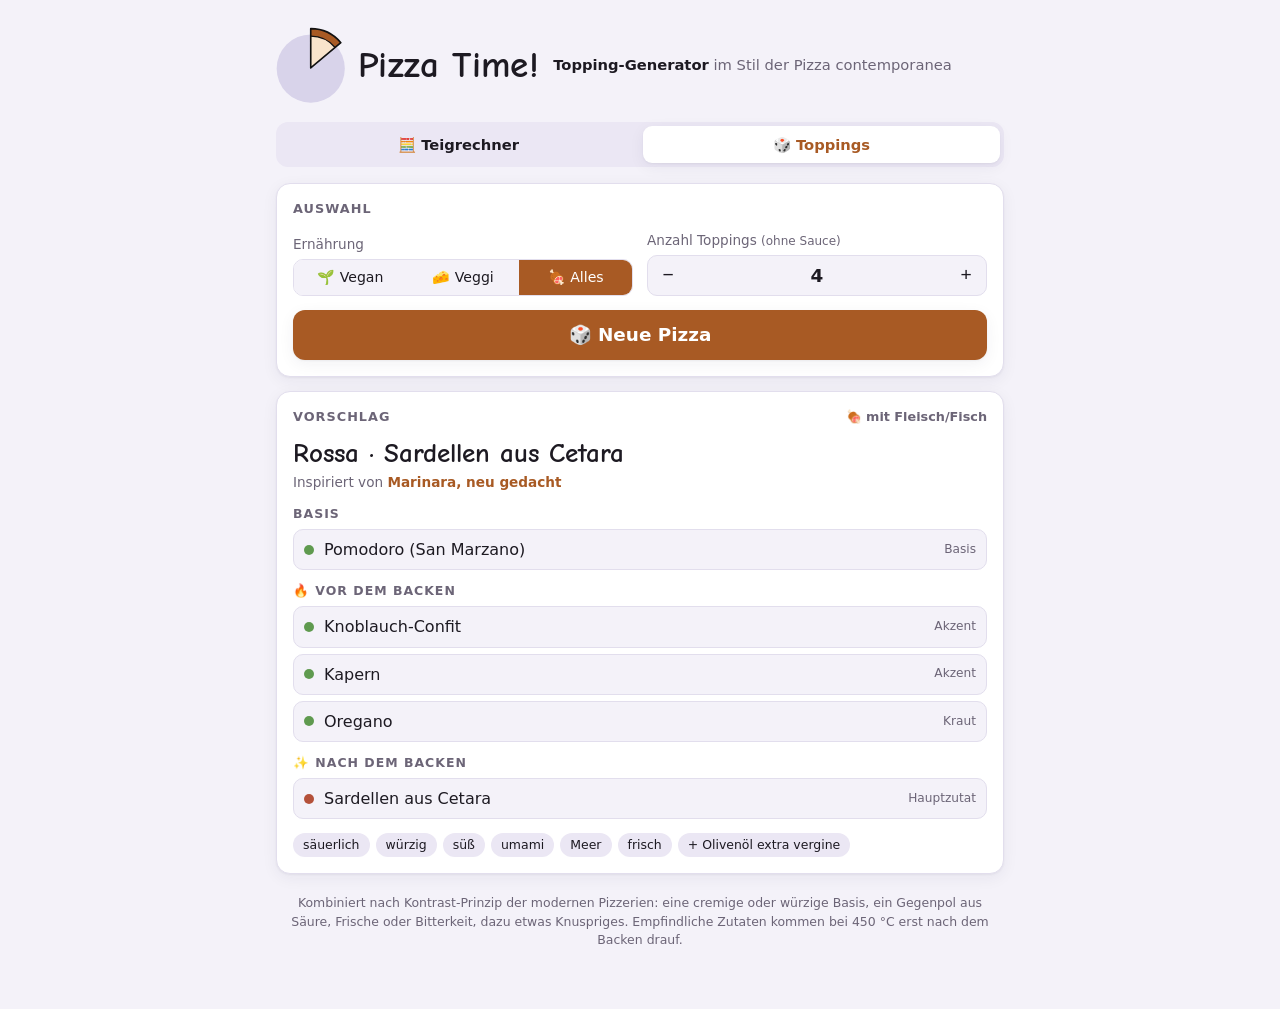
==== toppings.html @ a9873d12 "Add topping generator page and shared stylesheet Co-Authored-By: Claude Opus 5.5 <noreply@anthropic." ====
<!DOCTYPE html>
<html lang="de">
<head>
<meta charset="UTF-8">
<meta name="viewport" content="width=device-width, initial-scale=1">
<meta name="theme-color" content="#a85a24">
<title>Pizza Time Toppings</title>
<link rel="icon" href="data:image/svg+xml,<svg xmlns='http://www.w3.org/2000/svg' viewBox='-106 -128 214 238'><circle cx='0' cy='2' r='104' fill='%23d8d3ea'/><path d='M0,0 L0,-97 A97,97 0 0 1 74.3,-62.4 Z' fill='%23f9e4cc'/><path d='M0,-97 L0,-120 A120,120 0 0 1 91.9,-77.1 L74.3,-62.4 A97,97 0 0 0 0,-97 Z' fill='%23a85a24'/><path d='M0,0 L0,-120 A120,120 0 0 1 91.9,-77.1 Z' fill='none' stroke='%23111' stroke-width='5' stroke-linejoin='round'/></svg>">
<link rel="preconnect" href="https://fonts.googleapis.com">
<link href="https://fonts.googleapis.com/css2?family=Comic+Neue:wght@700&display=swap" rel="stylesheet">
<link rel="apple-touch-icon" href="icon.png">
<link rel="stylesheet" href="style.css">
<style>
.ctrl{display:grid;grid-template-columns:1fr 1fr;gap:14px;align-items:end}
@media (max-width:560px){.ctrl{grid-template-columns:1fr}}
.seg.full{display:flex}.seg.full button{flex:1}
.gen{width:100%;margin-top:14px;border:0;border-radius:12px;background:var(--accent);color:var(--accent-ink);font:700 1.15rem system-ui,sans-serif;padding:14px;cursor:pointer;box-shadow:var(--shadow)}
.gen:active{transform:scale(.99)}
.pz-title{font:700 1.7rem/1.15 "Comic Neue","Comic Sans MS",cursive;margin:0 0 4px}
.pz-insp{font-size:.85rem;color:var(--muted);margin:0 0 12px}
.pz-insp b{color:var(--accent);font-weight:600}
.phase{margin-top:12px}
.phase h3{font-size:.78rem;text-transform:uppercase;letter-spacing:.08em;color:var(--muted);margin:0 0 6px}
.items{list-style:none;margin:0;padding:0;display:grid;gap:6px}
.items li{display:flex;align-items:center;gap:10px;background:var(--bg);border:1px solid var(--line);border-radius:10px;padding:8px 10px}
.items li .dot{width:10px;height:10px;border-radius:50%;flex:none}
.items li small{color:var(--muted);margin-left:auto;font-size:.76rem;text-align:right}
.tags{display:flex;gap:6px;flex-wrap:wrap;margin-top:14px}
.tag{background:var(--chip);border-radius:999px;padding:3px 10px;font-size:.78rem}
.hist{list-style:none;margin:0;padding:0;display:grid;gap:4px}
.hist li button{width:100%;text-align:left;border:0;background:transparent;color:var(--ink);font:inherit;font-size:.9rem;padding:6px 4px;border-bottom:1px solid var(--line);cursor:pointer}
.hist li button span{color:var(--muted);font-size:.8rem;display:block}
.fade{animation:fade .25s ease}
@keyframes fade{from{opacity:0;transform:translateY(4px)}to{opacity:1;transform:none}}
</style>
</head>
<body>
<div class="wrap">
  <header>
    <h1><svg class="logo" viewBox="-106 -128 214 238" aria-hidden="true"><circle cx="0" cy="2" r="104" fill="var(--lav,#d8d3ea)"/><path d="M0,0 L0,-97 A97,97 0 0 1 74.3,-62.4 Z" fill="#f9e4cc"/><path d="M0,-97 L0,-120 A120,120 0 0 1 91.9,-77.1 L74.3,-62.4 A97,97 0 0 0 0,-97 Z" fill="#a85a24"/><path d="M74.3,-62.4 A97,97 0 0 0 0,-97" fill="none" stroke="#111" stroke-width="4"/><path d="M0,0 L0,-120 A120,120 0 0 1 91.9,-77.1 Z" fill="none" stroke="#111" stroke-width="5" stroke-linejoin="round"/></svg><span class="brand">Pizza Time!</span></h1>
    <p><b style="color:var(--ink)">Topping-Generator</b> im Stil der Pizza contemporanea</p>
  </header>
  <nav class="nav"><a href="./">🧮 Teigrechner</a><a href="toppings.html" aria-current="page">🎲 Toppings</a></nav>

  <section class="card">
    <h2>Auswahl</h2>
    <div class="ctrl">
      <div>
        <label class="f">Ernährung</label>
        <div class="seg full" id="diet"><button data-v="v">🌱 Vegan</button><button data-v="g">🧀 Veggi</button><button data-v="m">🍖 Alles</button></div>
      </div>
      <div>
        <label class="f" for="k">Anzahl Toppings <span style="font-size:.75rem">(ohne Sauce)</span></label>
        <div class="stepper"><button data-step="-1" aria-label="weniger">−</button><input id="k" type="number" inputmode="numeric" min="2" max="7" readonly><button data-step="1" aria-label="mehr">+</button></div>
      </div>
    </div>
    <button class="gen" id="gen">🎲 Neue Pizza</button>
  </section>

  <section class="card" id="result"></section>

  <section class="card" id="histCard" hidden>
    <h2>Zuletzt generiert</h2>
    <ul class="hist" id="hist"></ul>
  </section>

  <footer>Kombiniert nach Kontrast-Prinzip der modernen Pizzerien: eine cremige oder würzige Basis, ein Gegenpol aus Säure, Frische oder Bitterkeit, dazu etwas Knuspriges. Empfindliche Zutaten kommen bei 450 °C erst nach dem Backen drauf.</footer>
</div>

<script>
(() => {
'use strict';
/* Zutaten: [Name, Diät (v=vegan, g=vegetarisch, m=Fleisch/Fisch), Rolle, wann (b=vor dem Backen, a=nach dem Backen), Geschmacksprofil] */
const DB = [
  // Basis
  ['Pomodoro (San Marzano)','v','base','b','acid'],
  ['Gelbe Datterini-Tomaten','v','base','b','sweet acid'],
  ['Bianca – ohne Tomate','v','base','b',''],
  ['Kürbiscreme','v','base','b','sweet rich'],
  ['Zucchinicreme','v','base','b','fresh'],
  ['Pistaziencreme','v','base','b','rich nut'],
  ['Friarielli-Creme','v','base','b','bitter'],
  // Käse
  ['Fior di Latte','g','cheese','b','rich'],
  ['Büffelmozzarella','g','cheese','b','rich'],
  ['Provola (geräuchert)','g','cheese','b','rich smoke'],
  ['Stracciatella','g','cheese','a','rich fresh'],
  ['Burrata','g','cheese','a','rich fresh'],
  ['Gorgonzola dolce','g','cheese','b','rich salt strong'],
  ['Pecorino Romano','g','cheese','a','salt strong'],
  ['Parmigiano Reggiano','g','cheese','a','salt umami'],
  ['Ricotta','g','cheese','a','fresh rich'],
  ['Taleggio','g','cheese','b','rich strong'],
  ['Vegane Cashew-Mozzarella','V','cheese','b','rich'],
  ['Cashew-Stracciatella','V','cheese','a','rich fresh'],
  ['Mandel-„Parmesan“','V','cheese','a','salt crunch'],
  // Hauptzutaten
  ['Salsiccia','m','main','b','rich salt'],
  ['Mortadella','m','main','a','rich salt'],
  ['Prosciutto crudo','m','main','a','salt'],
  ['ʼNduja','m','main','b','heat rich'],
  ['Guanciale','m','main','b','rich salt crunch'],
  ['Sardellen aus Cetara','m','main','a','salt umami fish'],
  ['Speck','m','main','a','smoke salt'],
  ['Coppa','m','main','a','salt rich'],
  ['Scharfe Salami (Spianata)','m','main','b','heat salt'],
  ['Friarielli','v','main','b','bitter'],
  ['Steinpilze','v','main','b','umami'],
  ['Geröstete Paprika','v','main','b','sweet smoke'],
  ['Frittierte Aubergine','v','main','b','rich'],
  ['Zucchini','v','main','b','fresh'],
  ['Artischocken','v','main','b','bitter acid'],
  ['Kartoffeln, hauchdünn','v','main','b','rich'],
  ['Kürbis, geröstet','v','main','b','sweet'],
  ['Radicchio','v','main','b','bitter'],
  ['Karamellisierte Zwiebeln','v','main','b','sweet'],
  ['Fenchel','v','main','b','fresh sweet'],
  ['Rote Zwiebel','v','main','b','sweet acid'],
  ['Grüner Spargel','v','main','b','fresh'],
  ['Zucchiniblüten','v','main','b','fresh'],
  ['Kirschtomaten','v','main','b','sweet acid'],
  // Akzente
  ['Kapern','v','acc','b','acid salt'],
  ['Taggiasca-Oliven','v','acc','b','salt'],
  ['Pistazien, gehackt','v','acc','a','crunch nut'],
  ['Walnüsse','v','acc','a','crunch nut bitter'],
  ['Haselnüsse','v','acc','a','crunch nut'],
  ['Pinienkerne','v','acc','a','crunch nut'],
  ['Frische Feigen','v','acc','a','sweet'],
  ['Birne','v','acc','b','sweet fresh'],
  ['Getrocknete Tomaten','v','acc','b','sweet acid umami'],
  ['Confit-Kirschtomaten','v','acc','b','sweet acid'],
  ['Kalabrische Chili','v','acc','b','heat'],
  ['Chili-Honig','g','acc','a','sweet heat'],
  ['Honig','g','acc','a','sweet'],
  ['Zitronenzeste','v','acc','a','acid fresh'],
  ['Trüffel','v','acc','a','umami rich'],
  ['Balsamico-Reduktion','v','acc','a','sweet acid'],
  ['Pistazienpesto','v','acc','a','rich nut'],
  ['Basilikumpesto','g','acc','a','fresh'],
  ['Knoblauch-Confit','v','acc','b','sweet'],
  ['Knoblauch','v','acc','b','heat'],
  ['Rucola','v','acc','a','bitter fresh'],
  ['Geröstete Brotbrösel','v','acc','a','crunch'],
  ['Eingelegte rote Zwiebeln','v','acc','a','acid crunch'],
  ['Salzzitrone','v','acc','a','acid salt'],
  // Kräuter
  ['Basilikum','v','herb','a','fresh'],
  ['Salbei','v','herb','b','fresh'],
  ['Rosmarin','v','herb','b','fresh'],
  ['Thymian','v','herb','b','fresh'],
  ['Oregano','v','herb','b','fresh'],
  ['Minze','v','herb','a','fresh'],
  // nur für Signature-Pizzen
  ['Rohes Tomatenpüree (Streifen)','v','special','a','acid fresh'],
  ['Basilikum-Reduktion','v','special','a','fresh'],
].map(([name,diet,role,when,tags])=>({name,diet:diet.toLowerCase(),veganAlt:diet==='V',role,when,tags:tags?tags.split(' '):[]}));
const BY = Object.fromEntries(DB.map(x=>[x.name,x]));

/* Signature- und Klassiker-Kombinationen: [Inspiration, Basis, Toppings…] */
const SIGS = [
  ['Pizzeria Bianco, Phoenix – „Rosa“','Bianca – ohne Tomate','Rote Zwiebel','Parmigiano Reggiano','Rosmarin','Pistazien, gehackt'],
  ['Robertaʼs, Brooklyn – „Bee Sting“','Pomodoro (San Marzano)','Fior di Latte','Scharfe Salami (Spianata)','Kalabrische Chili','Honig'],
  ['Franco Pepe, Caiazzo – „Margherita sbagliata“','Bianca – ohne Tomate','Büffelmozzarella','Rohes Tomatenpüree (Streifen)','Basilikum-Reduktion'],
  ['Una Pizza Napoletana, New York – „Filetti“','Bianca – ohne Tomate','Kirschtomaten','Büffelmozzarella','Knoblauch','Basilikum'],
  ['Klassiker der Pizza contemporanea','Bianca – ohne Tomate','Fior di Latte','Mortadella','Stracciatella','Pistazien, gehackt'],
  ['Klassiker aus Neapel','Bianca – ohne Tomate','Provola (geräuchert)','Salsiccia','Friarielli'],
  ['Klassiker aus Neapel','Bianca – ohne Tomate','Provola (geräuchert)','Salsiccia','Friarielli','Kalabrische Chili'],
  ['Klassiker der Pizza contemporanea','Bianca – ohne Tomate','Provola (geräuchert)','Kartoffeln, hauchdünn','Rosmarin'],
  ['Klassiker der Pizza contemporanea','Bianca – ohne Tomate','Provola (geräuchert)','Kartoffeln, hauchdünn','Guanciale','Rosmarin'],
  ['Herbst-Klassiker','Kürbiscreme','Provola (geräuchert)','Salsiccia','Salbei','Haselnüsse'],
  ['Marinara, neu gedacht','Pomodoro (San Marzano)','Knoblauch-Confit','Sardellen aus Cetara','Kapern','Oregano'],
  ['Marinara','Pomodoro (San Marzano)','Knoblauch','Oregano','Basilikum'],
  ['Klassiker der Pizza contemporanea','Pomodoro (San Marzano)','Fior di Latte','ʼNduja','Stracciatella','Honig'],
  ['Küste Amalfi','Gelbe Datterini-Tomaten','Fior di Latte','Sardellen aus Cetara','Taggiasca-Oliven','Zitronenzeste'],
  ['Parmigiana, vegan','Pomodoro (San Marzano)','Frittierte Aubergine','Cashew-Stracciatella','Mandel-„Parmesan“','Basilikum'],
  ['Frühling, vegan','Zucchinicreme','Zucchini','Minze','Zitronenzeste','Pinienkerne'],
  ['Bitter & süß','Bianca – ohne Tomate','Gorgonzola dolce','Radicchio','Walnüsse','Honig'],
  ['Sommer-Klassiker','Gelbe Datterini-Tomaten','Burrata','Basilikum','Zitronenzeste'],
  ['Bianca, vegan','Bianca – ohne Tomate','Kartoffeln, hauchdünn','Rosmarin','Knoblauch-Confit','Taggiasca-Oliven'],
  ['Crudo-Klassiker','Pomodoro (San Marzano)','Fior di Latte','Kirschtomaten','Prosciutto crudo','Rucola','Parmigiano Reggiano'],
].map(([insp,base,...tops])=>({insp,base,tops}));

const AVOID = [['Sardellen aus Cetara','Gorgonzola dolce'],['Sardellen aus Cetara','Honig'],['Sardellen aus Cetara','Chili-Honig'],['Sardellen aus Cetara','Frische Feigen'],['Sardellen aus Cetara','Taleggio'],['Minze','Gorgonzola dolce'],['Trüffel','Kalabrische Chili'],['Trüffel','ʼNduja'],['Balsamico-Reduktion','Pomodoro (San Marzano)'],['Birne','Pomodoro (San Marzano)'],['Frische Feigen','Pomodoro (San Marzano)'],['Kürbiscreme','Kirschtomaten'],['Pistaziencreme','Pistazienpesto'],['Pistaziencreme','Pistazien, gehackt'],['Sardellen aus Cetara','Kürbiscreme'],['Sardellen aus Cetara','Pistaziencreme'],['Trüffel','Pomodoro (San Marzano)'],['Trüffel','Gelbe Datterini-Tomaten'],['Trüffel','Getrocknete Tomaten'],['Birne','Salsiccia'],['Minze','Salsiccia']];
const avoidSet = new Set(AVOID.flatMap(([a,b])=>[a+'|'+b,b+'|'+a]));

const LABEL = {rich:'cremig',acid:'säuerlich',fresh:'frisch',bitter:'herb',crunch:'knusprig',sweet:'süß',salt:'würzig',heat:'scharf',smoke:'rauchig',umami:'umami',nut:'nussig',strong:'kräftig',fish:'Meer'};
const DIETCOL = {v:'#5f9a4f',g:'#d9a441',m:'#b4513a'};

/* ---------- State ---------- */
let S = {diet:'m', k:4, hist:[]};
try{ const s=JSON.parse(localStorage.getItem('pizzatime-toppings')); if(s) S=Object.assign(S,s); }catch(e){}
const save=()=>{ try{ localStorage.setItem('pizzatime-toppings', JSON.stringify(S)); }catch(e){} };
const $=id=>document.getElementById(id);
const rnd=a=>a[Math.floor(Math.random()*a.length)];
const allowed = x => x.veganAlt ? S.diet==='v' : S.diet==='m' || (S.diet==='g' ? x.diet!=='m' : x.diet==='v');
const pool = role => DB.filter(x=>x.role===role && allowed(x));
const shuffle = a => { a=[...a]; for(let i=a.length-1;i>0;i--){const j=Math.floor(Math.random()*(i+1));[a[i],a[j]]=[a[j],a[i]];} return a; };
const key = p => [p.base,...[...p.tops].sort()].join('|');
const recent = () => new Set(S.hist.slice(0,15).map(key));

/* ---------- Generator ---------- */
function draft(){
  const k=S.k;
  const base = rnd(pool('base').flatMap(b => b.name.startsWith('Pomodoro')||b.name.startsWith('Bianca') ? [b,b,b] : [b]));
  const plan=[];
  const wantCheese = S.diet!=='v' || Math.random()<0.7;
  if (wantCheese) plan.push('cheese');
  const mains = k>=5 ? 2 : (k>=3 ? (Math.random()<0.4?2:1) : 1);
  for(let i=0;i<mains;i++) plan.push('main');
  if (k>=3) plan.push('herb');
  while(plan.length<k) plan.push('acc');
  plan.length=k;
  // Bei "Alles" überwiegend mit Fleisch/Fisch
  const tops=[]; const used=new Set([base.name]);
  for (const role of plan){
    let cands = pool(role).filter(x=>!used.has(x.name));
    if (role==='main' && S.diet==='m' && !tops.some(t=>t.diet==='m') && Math.random()<0.75) cands=cands.filter(x=>x.diet==='m');
    if (role==='main' && tops.filter(t=>t.diet==='m').length>=1) cands=cands.filter(x=>x.diet!=='m' || Math.random()<0.3);
    if (role==='cheese' && tops.some(t=>t.role==='cheese')) continue;
    if (!cands.length) cands = pool('acc').filter(x=>!used.has(x.name));
    const c=rnd(cands); tops.push(c); used.add(c.name);
  }
  return {base:base.name, tops:tops.map(t=>t.name)};
}
function score(p){
  const items=[BY[p.base],...p.tops.map(n=>BY[n])];
  const cnt={}; items.forEach(i=>i.tags.forEach(t=>cnt[t]=(cnt[t]||0)+1));
  const has=t=>cnt[t]>0;
  let s=0;
  if (has('rich')) s+=1;
  if (has('acid')||has('fresh')||has('bitter')) s+=2;
  if (has('crunch')) s+=1;
  if (has('sweet') && (has('salt')||has('heat'))) s+=1.5;
  if (has('umami')) s+=.5;
  if ((cnt.strong||0)>1) s-=3;
  if ((cnt.nut||0)>1) s-=2;
  if ((cnt.sweet||0)>2) s-=2;
  if ((cnt.heat||0)>1) s-=1;
  if ((cnt.smoke||0)>1) s-=1;
  if ((cnt.umami||0)>2) s-=1.5;
  if ((cnt.salt||0)>3) s-=1.5;
  if (items.filter(i=>i.role==='cheese').length>1) s-=3;
  if (items.filter(i=>i.diet==='m').length>2) s-=2;
  const names=items.map(i=>i.name);
  for (let i=0;i<names.length;i++) for (let j=i+1;j<names.length;j++) if (avoidSet.has(names[i]+'|'+names[j])) s-=6;
  return s + Math.random()*1.5;
}
function generate(){
  const rec=recent();
  // Signature-Pizza, wenn passend
  const sigs = SIGS.filter(sg=>sg.tops.length===S.k && [sg.base,...sg.tops].every(n=>allowed(BY[n])) && !rec.has(key(sg)));
  if (sigs.length && Math.random()<0.3) return Object.assign({}, rnd(sigs));
  let best=null, bs=-1e9;
  for (let i=0;i<60;i++){
    const p=draft(); if (p.tops.length!==S.k) continue;
    const sc=score(p) - (rec.has(key(p))?10:0);
    if (sc>bs){bs=sc;best=p;}
  }
  best.insp=null;
  return best;
}

/* ---------- Anzeige ---------- */
function title(p){
  const b=p.base;
  const prefix = b.startsWith('Pomodoro') ? 'Rossa' : b.startsWith('Bianca') ? 'Bianca' : b.startsWith('Gelbe') ? 'Gialla' : ({'Kürbiscreme':'Crema di Zucca','Zucchinicreme':'Crema di Zucchine','Pistaziencreme':'Crema di Pistacchio','Friarielli-Creme':'Crema di Friarielli'}[b]||b);
  const mains=p.tops.map(n=>BY[n]).filter(i=>i.role==='main'||i.role==='special');
  const lead=(mains.length?mains:p.tops.map(n=>BY[n]).filter(i=>i.role!=='herb')).slice(0,2).map(i=>i.name.split(',')[0].split(' (')[0]);
  return lead.length ? `${prefix} · ${lead.join(' & ')}` : prefix;
}
function li(i){ return `<li><span class="dot" style="background:${DIETCOL[i.diet]}"></span>${i.name}<small>${{base:'Basis',cheese:'Käse',main:'Hauptzutat',acc:'Akzent',herb:'Kraut',special:'Finish'}[i.role]}</small></li>`; }
function show(p){
  const items=p.tops.map(n=>BY[n]);
  const before=items.filter(i=>i.when==='b'), after=items.filter(i=>i.when==='a');
  const cnt={}; [BY[p.base],...items].forEach(i=>i.tags.forEach(t=>cnt[t]=(cnt[t]||0)+1));
  const tags=Object.entries(cnt).sort((a,b)=>b[1]-a[1]).map(([t])=>LABEL[t]).filter(Boolean).slice(0,6);
  const diet = items.concat(BY[p.base]).some(i=>i.diet==='m') ? '🍖 mit Fleisch/Fisch' : items.some(i=>i.diet==='g') ? '🧀 vegetarisch' : '🌱 vegan';
  $('result').innerHTML = `<div class="fade">
    <h2>Vorschlag <span style="text-transform:none;letter-spacing:0">${diet}</span></h2>
    <p class="pz-title">${title(p)}</p>
    <p class="pz-insp">${p.insp?`Inspiriert von <b>${p.insp}</b>`:'Neue Kombination nach dem Kontrast-Prinzip'}</p>
    <div class="phase"><h3>Basis</h3><ul class="items">${li(BY[p.base])}</ul></div>
    ${before.length?`<div class="phase"><h3>🔥 Vor dem Backen</h3><ul class="items">${before.map(li).join('')}</ul></div>`:''}
    ${after.length?`<div class="phase"><h3>✨ Nach dem Backen</h3><ul class="items">${after.map(li).join('')}</ul></div>`:''}
    <div class="tags">${tags.map(t=>`<span class="tag">${t}</span>`).join('')}<span class="tag">+ Olivenöl extra vergine</span></div>
  </div>`;
}
function renderHist(){
  $('histCard').hidden = S.hist.length<2;
  $('hist').innerHTML = S.hist.slice(1,8).map((p,i)=>`<li><button data-hist="${i+1}">${title(p)}<span>${[p.base,...p.tops].join(' · ')}</span></button></li>`).join('');
}
function renderCtrl(){
  document.querySelectorAll('#diet button').forEach(b=>b.setAttribute('aria-pressed', b.dataset.v===S.diet));
  $('k').value=S.k;
}
function next(){
  const p=generate(); S.hist.unshift(p); S.hist=S.hist.slice(0,30); save(); show(p); renderHist();
}

document.addEventListener('click',e=>{
  const b=e.target.closest('button'); if(!b) return;
  if (b.id==='gen') next();
  else if (b.dataset.step){ S.k=Math.min(7,Math.max(2,S.k+ +b.dataset.step)); renderCtrl(); next(); }
  else if (b.parentElement.id==='diet'){ S.diet=b.dataset.v; renderCtrl(); next(); }
  else if (b.dataset.hist){ const p=S.hist.splice(+b.dataset.hist,1)[0]; S.hist.unshift(p); save(); show(p); renderHist(); }
});

renderCtrl();
if (S.hist.length && S.hist[0].tops.every(n=>BY[n])) { show(S.hist[0]); renderHist(); } else next();
})();
</script>
</body>
</html>
---- style.css ----
:root{
  --bg:#f4f2f9; --card:#ffffff; --ink:#1d1a22; --muted:#6c6577; --line:#e2deed; --lav:#d8d3ea;
  --accent:#a85a24; --accent-ink:#fff; --accent-soft:#f9e4cc; --ok:#4c7a3d; --warn:#a85a24; --warn-soft:#fbeedd;
  --chip:#ebe7f4; --shadow:0 1px 2px rgba(40,30,70,.05),0 4px 16px rgba(40,30,70,.06);
}
@media (prefers-color-scheme:dark){
  :root:not([data-theme="light"]){
    --bg:#16141b; --card:#211e28; --ink:#f2eff7; --muted:#a59eb2; --line:#35303f; --lav:#d8d3ea;
    --accent:#d98b4f; --accent-ink:#16141b; --accent-soft:#3b2a1e; --ok:#8cc07d; --warn:#e3a66a; --warn-soft:#33261b;
    --chip:#2c2834; --shadow:none;
  }
}
*{box-sizing:border-box}
html,body{margin:0}
body{background:var(--bg);color:var(--ink);font:16px/1.45 system-ui,-apple-system,"Segoe UI",Roboto,sans-serif;-webkit-font-smoothing:antialiased}
.wrap{max-width:760px;margin:0 auto;padding:20px 16px 60px}
header{display:flex;align-items:center;gap:14px;flex-wrap:wrap;margin:6px 0 18px}
header h1{margin:0;line-height:0}
header .logo{height:78px;width:auto;display:block}
.brand{font:700 2.3rem/1 "Comic Neue","Comic Sans MS",cursive;letter-spacing:.01em;margin:0}
header h1{display:flex;align-items:center;gap:12px}
.plan{display:grid;gap:10px;margin-bottom:14px}
.plansum{display:flex;gap:10px;flex-wrap:wrap}
.plansum .kpi .v{font-size:1.05rem}
.notice button{margin-left:6px}
header p{margin:0;color:var(--muted);font-size:.92rem}
.card{background:var(--card);border:1px solid var(--line);border-radius:14px;padding:16px;margin-bottom:14px;box-shadow:var(--shadow)}
.card h2{font-size:.8rem;text-transform:uppercase;letter-spacing:.08em;color:var(--muted);margin:0 0 12px;display:flex;justify-content:space-between;align-items:center;gap:8px}
.grid{display:grid;grid-template-columns:repeat(3,1fr);gap:12px}
@media (max-width:620px){.grid{grid-template-columns:1fr}}
label.f{display:block;font-size:.85rem;color:var(--muted);margin-bottom:4px}
.stepper{display:flex;align-items:stretch;border:1px solid var(--line);border-radius:10px;overflow:hidden;background:var(--bg)}
.stepper button{border:0;background:transparent;color:var(--ink);width:40px;font-size:1.2rem;cursor:pointer}
.stepper button:active{background:var(--chip)}
.stepper input{flex:1;min-width:0;border:0;background:transparent;text-align:center;font:600 1.15rem system-ui,sans-serif;color:var(--ink);padding:9px 0;-moz-appearance:textfield}
input::-webkit-outer-spin-button,input::-webkit-inner-spin-button{-webkit-appearance:none;margin:0}
.unit{align-self:center;color:var(--muted);font-size:.85rem;padding-right:4px}
.hint{font-size:.8rem;color:var(--muted);margin-top:5px}
.chips{display:flex;gap:6px;flex-wrap:wrap;margin-top:8px}
.chip{border:1px solid var(--line);background:var(--chip);color:var(--ink);border-radius:999px;padding:4px 10px;font-size:.8rem;cursor:pointer}
.chip:hover{border-color:var(--accent)}
input[type=datetime-local]{width:100%;border:1px solid var(--line);border-radius:10px;padding:8px;background:var(--bg);color:var(--ink);font:inherit;font-size:.9rem}
.styles{display:grid;grid-template-columns:repeat(4,1fr);gap:8px}
@media (max-width:620px){.styles{grid-template-columns:1fr 1fr}}
.style{border:1.5px solid var(--line);background:var(--bg);border-radius:12px;padding:10px;text-align:left;cursor:pointer;color:var(--ink);font:inherit}
.style b{display:block;font-size:.95rem}
.style span{font-size:.78rem;color:var(--muted)}
.style[aria-pressed=true]{border-color:var(--accent);background:var(--accent-soft)}
.styleinfo{margin-top:12px;font-size:.86rem;color:var(--muted);display:grid;gap:3px}
.styleinfo strong{color:var(--ink);font-weight:600}
.rows{display:grid;gap:10px}
.row{display:grid;grid-template-columns:1fr 172px 34px;align-items:center;gap:8px}
.row .name{font-size:.95rem}
.row .name small{display:block;color:var(--muted);font-size:.76rem}
.row .in{display:flex;align-items:center;border:1px solid var(--line);border-radius:10px;background:var(--bg);overflow:hidden}
.row .in input{width:100%;min-width:0;border:0;background:transparent;color:var(--ink);font:600 1rem system-ui,sans-serif;padding:8px 2px;text-align:center;-moz-appearance:textfield}
.row .in button{border:0;background:transparent;color:var(--ink);width:34px;align-self:stretch;font-size:1.15rem;cursor:pointer;flex:none}
.row .in button:active{background:var(--chip)}
.row .in button:disabled{cursor:default}
@media (max-width:440px){.row{grid-template-columns:1fr 140px 28px;gap:6px}.row .in button{width:28px}.reset{width:28px}}
.row.changed .in{border-color:var(--warn);background:var(--warn-soft)}
.reset{border:0;background:transparent;color:var(--warn);font-size:1.1rem;cursor:pointer;visibility:hidden;width:34px;height:34px;border-radius:8px}
.row.changed .reset{visibility:visible}
.reset:hover{background:var(--chip)}
.toggle{display:flex;align-items:center;gap:8px;cursor:pointer;font-size:.95rem}
.toggle input{width:20px;height:20px;accent-color:var(--accent)}
.seg{display:inline-flex;border:1px solid var(--line);border-radius:10px;overflow:hidden}
.seg button{border:0;background:var(--bg);color:var(--ink);padding:7px 12px;font:inherit;font-size:.88rem;cursor:pointer}
.seg button[aria-pressed=true]{background:var(--accent);color:var(--accent-ink)}
.btn-link{border:1px solid var(--line);background:transparent;color:var(--ink);border-radius:8px;padding:4px 10px;font-size:.75rem;cursor:pointer;text-transform:none;letter-spacing:0}
.btn-link:disabled{opacity:.4;cursor:default}
.sep{border:0;border-top:1px dashed var(--line);margin:4px 0}
.notice{border-radius:10px;padding:9px 12px;font-size:.86rem;margin-top:10px;background:var(--warn-soft);color:var(--ink);border-left:3px solid var(--warn)}
.notice.ok{border-left-color:var(--ok);background:var(--chip)}
table{width:100%;border-collapse:collapse}
td{padding:8px 0;border-bottom:1px solid var(--line);font-size:1rem}
td.g{text-align:right;font-weight:700;font-variant-numeric:tabular-nums;white-space:nowrap}
td.p{text-align:right;color:var(--muted);font-size:.82rem;width:70px;font-variant-numeric:tabular-nums}
tr.total td{border-bottom:0;font-weight:700;padding-top:10px}
h3{font-size:.95rem;margin:14px 0 2px}
h3:first-child{margin-top:0}
.sub{font-size:.8rem;color:var(--muted);margin:0 0 4px}
.big{display:flex;gap:10px;flex-wrap:wrap;margin-bottom:12px}
.kpi{flex:1;min-width:120px;background:var(--bg);border:1px solid var(--line);border-radius:12px;padding:10px 12px}
.kpi .v{font-size:1.3rem;font-weight:700;font-variant-numeric:tabular-nums}
.kpi .l{font-size:.76rem;color:var(--muted)}
.tl{list-style:none;margin:0;padding:0;position:relative}
.tl li{display:grid;grid-template-columns:88px 1fr;gap:12px;padding:8px 0;position:relative}
.tl .t{font-variant-numeric:tabular-nums;font-weight:600;font-size:.88rem}
.tl .t small{display:block;color:var(--muted);font-weight:400;font-size:.74rem}
.tl .d{border-left:2px solid var(--line);padding-left:12px}
.tl .d b{display:block;font-size:.95rem}
.tl .d span{font-size:.84rem;color:var(--muted)}
.tl li.cold .d{border-left-color:#5a8fc9}
.tl li.hot .d{border-left-color:var(--accent)}
.tips{margin:0;padding-left:18px;font-size:.9rem}
.tips li{margin-bottom:6px}
footer{color:var(--muted);font-size:.78rem;text-align:center;margin-top:20px}
/* Navigation */
.nav{display:flex;gap:6px;margin:0 0 16px;background:var(--chip);padding:4px;border-radius:12px}
.nav a{flex:1;text-align:center;text-decoration:none;color:var(--ink);padding:8px 10px;border-radius:9px;font-size:.92rem;font-weight:600}
.nav a[aria-current=page]{background:var(--card);box-shadow:var(--shadow);color:var(--accent)}
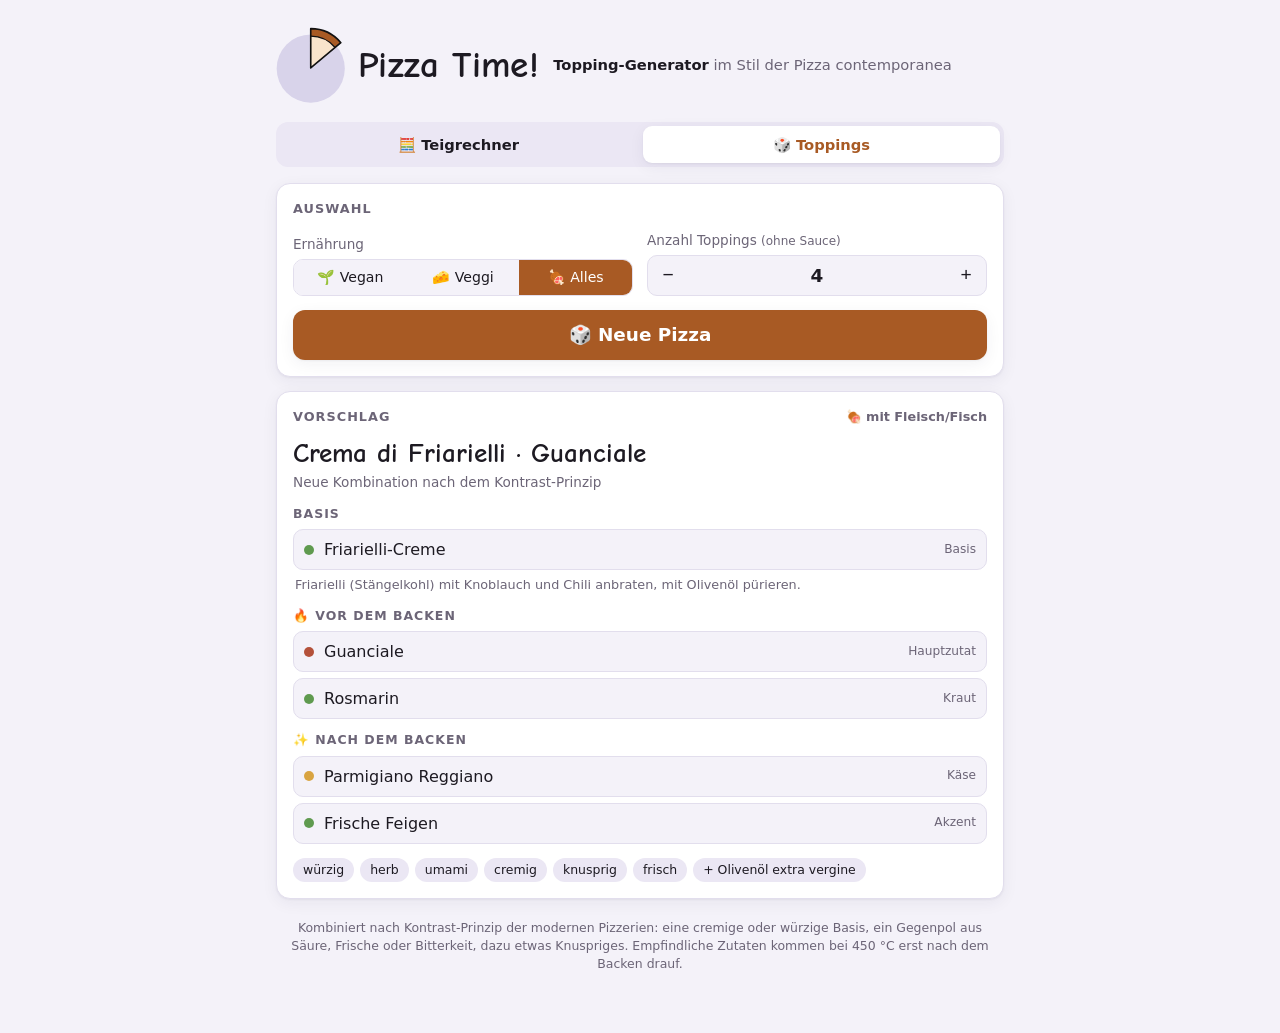
==== commit cdcdf68b: "Define pizza bases with preparation notes, add ricotta cream base Co-Authored-By: Claude Opus 5.5 <n" ====
--- a/toppings.html
+++ b/toppings.html
@@ -75,11 +75,12 @@
   // Basis
   ['Pomodoro (San Marzano)','v','base','b','acid'],
   ['Gelbe Datterini-Tomaten','v','base','b','sweet acid'],
-  ['Bianca – ohne Tomate','v','base','b',''],
+  ['Bianca (Olivenöl & Meersalz)','v','base','b',''],
   ['Kürbiscreme','v','base','b','sweet rich'],
   ['Zucchinicreme','v','base','b','fresh'],
   ['Pistaziencreme','v','base','b','rich nut'],
   ['Friarielli-Creme','v','base','b','bitter'],
+  ['Ricotta-Creme','g','base','b','fresh rich'],
   // Käse
   ['Fior di Latte','g','cheese','b','rich'],
   ['Büffelmozzarella','g','cheese','b','rich'],
@@ -156,18 +157,28 @@
   ['Basilikum-Reduktion','v','special','a','fresh'],
 ].map(([name,diet,role,when,tags])=>({name,diet:diet.toLowerCase(),veganAlt:diet==='V',role,when,tags:tags?tags.split(' '):[]}));
 const BY = Object.fromEntries(DB.map(x=>[x.name,x]));
+const BASEDESC = {
+  'Pomodoro (San Marzano)':'Geschälte San-Marzano-Tomaten von Hand zerdrücken, Prise Salz – nicht kochen. Dünn auftragen.',
+  'Gelbe Datterini-Tomaten':'Gelbe Datterini (Glas/Dose) grob zerdrücken, Prise Salz. Süßer und milder als rote Tomaten.',
+  'Bianca (Olivenöl & Meersalz)':'Keine Sauce: Teig mit Olivenöl beträufeln, Prise Meersalz. Der Käse (z. B. Fior di Latte oder Provola) bildet die Grundlage – vegan nur Öl, ggf. etwas Knoblauch.',
+  'Kürbiscreme':'Hokkaido in Stücken rösten, mit Olivenöl, Salz und etwas Wasser fein pürieren.',
+  'Zucchinicreme':'Zucchini kurz anbraten, mit Basilikum oder Minze, Olivenöl und Salz pürieren.',
+  'Pistaziencreme':'Ungesalzene Pistazien mit Olivenöl, etwas Wasser und Salz fein mixen. Dünn auftragen.',
+  'Friarielli-Creme':'Friarielli (Stängelkohl) mit Knoblauch und Chili anbraten, mit Olivenöl pürieren.',
+  'Ricotta-Creme':'Ricotta mit Zitronenabrieb, Salz, Pfeffer und einem Schuss Olivenöl glatt rühren.',
+};
 
 /* Signature- und Klassiker-Kombinationen: [Inspiration, Basis, Toppings…] */
 const SIGS = [
-  ['Pizzeria Bianco, Phoenix – „Rosa“','Bianca – ohne Tomate','Rote Zwiebel','Parmigiano Reggiano','Rosmarin','Pistazien, gehackt'],
+  ['Pizzeria Bianco, Phoenix – „Rosa“','Bianca (Olivenöl & Meersalz)','Rote Zwiebel','Parmigiano Reggiano','Rosmarin','Pistazien, gehackt'],
   ['Robertaʼs, Brooklyn – „Bee Sting“','Pomodoro (San Marzano)','Fior di Latte','Scharfe Salami (Spianata)','Kalabrische Chili','Honig'],
-  ['Franco Pepe, Caiazzo – „Margherita sbagliata“','Bianca – ohne Tomate','Büffelmozzarella','Rohes Tomatenpüree (Streifen)','Basilikum-Reduktion'],
-  ['Una Pizza Napoletana, New York – „Filetti“','Bianca – ohne Tomate','Kirschtomaten','Büffelmozzarella','Knoblauch','Basilikum'],
-  ['Klassiker der Pizza contemporanea','Bianca – ohne Tomate','Fior di Latte','Mortadella','Stracciatella','Pistazien, gehackt'],
-  ['Klassiker aus Neapel','Bianca – ohne Tomate','Provola (geräuchert)','Salsiccia','Friarielli'],
-  ['Klassiker aus Neapel','Bianca – ohne Tomate','Provola (geräuchert)','Salsiccia','Friarielli','Kalabrische Chili'],
-  ['Klassiker der Pizza contemporanea','Bianca – ohne Tomate','Provola (geräuchert)','Kartoffeln, hauchdünn','Rosmarin'],
-  ['Klassiker der Pizza contemporanea','Bianca – ohne Tomate','Provola (geräuchert)','Kartoffeln, hauchdünn','Guanciale','Rosmarin'],
+  ['Franco Pepe, Caiazzo – „Margherita sbagliata“','Bianca (Olivenöl & Meersalz)','Büffelmozzarella','Rohes Tomatenpüree (Streifen)','Basilikum-Reduktion'],
+  ['Una Pizza Napoletana, New York – „Filetti“','Bianca (Olivenöl & Meersalz)','Kirschtomaten','Büffelmozzarella','Knoblauch','Basilikum'],
+  ['Klassiker der Pizza contemporanea','Bianca (Olivenöl & Meersalz)','Fior di Latte','Mortadella','Stracciatella','Pistazien, gehackt'],
+  ['Klassiker aus Neapel','Bianca (Olivenöl & Meersalz)','Provola (geräuchert)','Salsiccia','Friarielli'],
+  ['Klassiker aus Neapel','Bianca (Olivenöl & Meersalz)','Provola (geräuchert)','Salsiccia','Friarielli','Kalabrische Chili'],
+  ['Klassiker der Pizza contemporanea','Bianca (Olivenöl & Meersalz)','Provola (geräuchert)','Kartoffeln, hauchdünn','Rosmarin'],
+  ['Klassiker der Pizza contemporanea','Bianca (Olivenöl & Meersalz)','Provola (geräuchert)','Kartoffeln, hauchdünn','Guanciale','Rosmarin'],
   ['Herbst-Klassiker','Kürbiscreme','Provola (geräuchert)','Salsiccia','Salbei','Haselnüsse'],
   ['Marinara, neu gedacht','Pomodoro (San Marzano)','Knoblauch-Confit','Sardellen aus Cetara','Kapern','Oregano'],
   ['Marinara','Pomodoro (San Marzano)','Knoblauch','Oregano','Basilikum'],
@@ -175,13 +186,13 @@
   ['Küste Amalfi','Gelbe Datterini-Tomaten','Fior di Latte','Sardellen aus Cetara','Taggiasca-Oliven','Zitronenzeste'],
   ['Parmigiana, vegan','Pomodoro (San Marzano)','Frittierte Aubergine','Cashew-Stracciatella','Mandel-„Parmesan“','Basilikum'],
   ['Frühling, vegan','Zucchinicreme','Zucchini','Minze','Zitronenzeste','Pinienkerne'],
-  ['Bitter & süß','Bianca – ohne Tomate','Gorgonzola dolce','Radicchio','Walnüsse','Honig'],
+  ['Bitter & süß','Bianca (Olivenöl & Meersalz)','Gorgonzola dolce','Radicchio','Walnüsse','Honig'],
   ['Sommer-Klassiker','Gelbe Datterini-Tomaten','Burrata','Basilikum','Zitronenzeste'],
-  ['Bianca, vegan','Bianca – ohne Tomate','Kartoffeln, hauchdünn','Rosmarin','Knoblauch-Confit','Taggiasca-Oliven'],
+  ['Bianca, vegan','Bianca (Olivenöl & Meersalz)','Kartoffeln, hauchdünn','Rosmarin','Knoblauch-Confit','Taggiasca-Oliven'],
   ['Crudo-Klassiker','Pomodoro (San Marzano)','Fior di Latte','Kirschtomaten','Prosciutto crudo','Rucola','Parmigiano Reggiano'],
 ].map(([insp,base,...tops])=>({insp,base,tops}));
 
-const AVOID = [['Sardellen aus Cetara','Gorgonzola dolce'],['Sardellen aus Cetara','Honig'],['Sardellen aus Cetara','Chili-Honig'],['Sardellen aus Cetara','Frische Feigen'],['Sardellen aus Cetara','Taleggio'],['Minze','Gorgonzola dolce'],['Trüffel','Kalabrische Chili'],['Trüffel','ʼNduja'],['Balsamico-Reduktion','Pomodoro (San Marzano)'],['Birne','Pomodoro (San Marzano)'],['Frische Feigen','Pomodoro (San Marzano)'],['Kürbiscreme','Kirschtomaten'],['Pistaziencreme','Pistazienpesto'],['Pistaziencreme','Pistazien, gehackt'],['Sardellen aus Cetara','Kürbiscreme'],['Sardellen aus Cetara','Pistaziencreme'],['Trüffel','Pomodoro (San Marzano)'],['Trüffel','Gelbe Datterini-Tomaten'],['Trüffel','Getrocknete Tomaten'],['Birne','Salsiccia'],['Minze','Salsiccia']];
+const AVOID = [['Sardellen aus Cetara','Gorgonzola dolce'],['Sardellen aus Cetara','Honig'],['Sardellen aus Cetara','Chili-Honig'],['Sardellen aus Cetara','Frische Feigen'],['Sardellen aus Cetara','Taleggio'],['Minze','Gorgonzola dolce'],['Trüffel','Kalabrische Chili'],['Trüffel','ʼNduja'],['Balsamico-Reduktion','Pomodoro (San Marzano)'],['Birne','Pomodoro (San Marzano)'],['Frische Feigen','Pomodoro (San Marzano)'],['Kürbiscreme','Kirschtomaten'],['Pistaziencreme','Pistazienpesto'],['Pistaziencreme','Pistazien, gehackt'],['Ricotta-Creme','Ricotta'],['Ricotta-Creme','Burrata'],['Ricotta-Creme','Stracciatella'],['Ricotta-Creme','Gorgonzola dolce'],['Sardellen aus Cetara','Kürbiscreme'],['Sardellen aus Cetara','Pistaziencreme'],['Trüffel','Pomodoro (San Marzano)'],['Trüffel','Gelbe Datterini-Tomaten'],['Trüffel','Getrocknete Tomaten'],['Birne','Salsiccia'],['Minze','Salsiccia']];
 const avoidSet = new Set(AVOID.flatMap(([a,b])=>[a+'|'+b,b+'|'+a]));
 
 const LABEL = {rich:'cremig',acid:'säuerlich',fresh:'frisch',bitter:'herb',crunch:'knusprig',sweet:'süß',salt:'würzig',heat:'scharf',smoke:'rauchig',umami:'umami',nut:'nussig',strong:'kräftig',fish:'Meer'};
@@ -264,7 +275,7 @@
 /* ---------- Anzeige ---------- */
 function title(p){
   const b=p.base;
-  const prefix = b.startsWith('Pomodoro') ? 'Rossa' : b.startsWith('Bianca') ? 'Bianca' : b.startsWith('Gelbe') ? 'Gialla' : ({'Kürbiscreme':'Crema di Zucca','Zucchinicreme':'Crema di Zucchine','Pistaziencreme':'Crema di Pistacchio','Friarielli-Creme':'Crema di Friarielli'}[b]||b);
+  const prefix = b.startsWith('Pomodoro') ? 'Rossa' : b.startsWith('Bianca') ? 'Bianca' : b.startsWith('Gelbe') ? 'Gialla' : ({'Ricotta-Creme':'Crema di Ricotta','Kürbiscreme':'Crema di Zucca','Zucchinicreme':'Crema di Zucchine','Pistaziencreme':'Crema di Pistacchio','Friarielli-Creme':'Crema di Friarielli'}[b]||b);
   const mains=p.tops.map(n=>BY[n]).filter(i=>i.role==='main'||i.role==='special');
   const lead=(mains.length?mains:p.tops.map(n=>BY[n]).filter(i=>i.role!=='herb')).slice(0,2).map(i=>i.name.split(',')[0].split(' (')[0]);
   return lead.length ? `${prefix} · ${lead.join(' & ')}` : prefix;
@@ -280,7 +291,7 @@
     <h2>Vorschlag <span style="text-transform:none;letter-spacing:0">${diet}</span></h2>
     <p class="pz-title">${title(p)}</p>
     <p class="pz-insp">${p.insp?`Inspiriert von <b>${p.insp}</b>`:'Neue Kombination nach dem Kontrast-Prinzip'}</p>
-    <div class="phase"><h3>Basis</h3><ul class="items">${li(BY[p.base])}</ul></div>
+    <div class="phase"><h3>Basis</h3><ul class="items">${li(BY[p.base])}</ul>${BASEDESC[p.base]?`<p class="sub" style="margin:6px 2px 0">${BASEDESC[p.base]}</p>`:''}</div>
     ${before.length?`<div class="phase"><h3>🔥 Vor dem Backen</h3><ul class="items">${before.map(li).join('')}</ul></div>`:''}
     ${after.length?`<div class="phase"><h3>✨ Nach dem Backen</h3><ul class="items">${after.map(li).join('')}</ul></div>`:''}
     <div class="tags">${tags.map(t=>`<span class="tag">${t}</span>`).join('')}<span class="tag">+ Olivenöl extra vergine</span></div>
@@ -307,7 +318,8 @@
 });
 
 renderCtrl();
-if (S.hist.length && S.hist[0].tops.every(n=>BY[n])) { show(S.hist[0]); renderHist(); } else next();
+S.hist = S.hist.filter(p=>BY[p.base] && p.tops.every(n=>BY[n]));
+if (S.hist.length) { show(S.hist[0]); renderHist(); } else next();
 })();
 </script>
 </body>
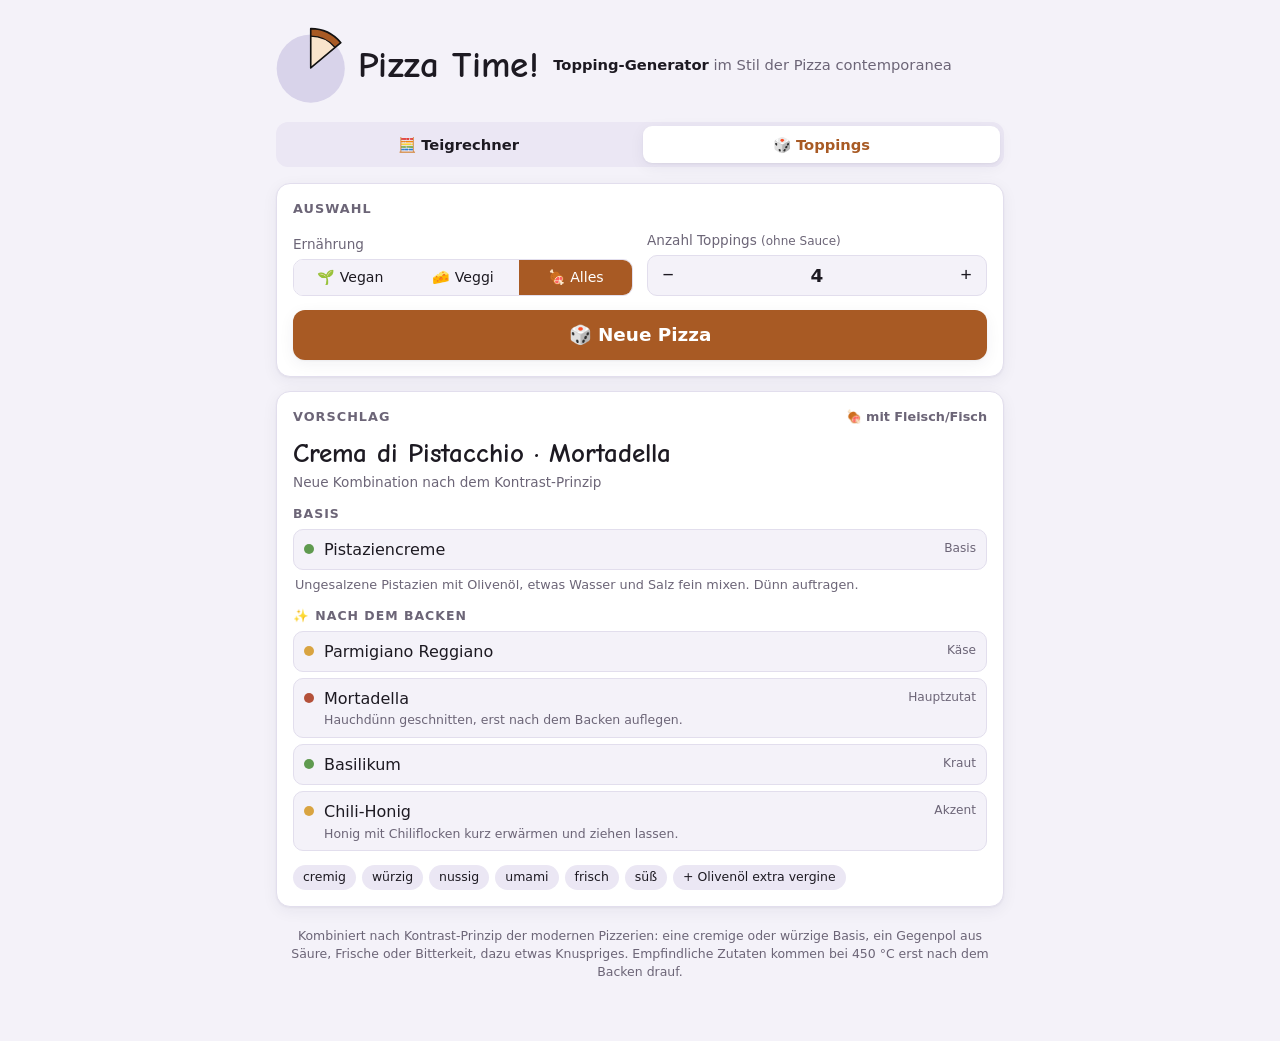
==== commit 15419d58: "Add preparation notes (blanch, marinate, roast) per topping Co-Authored-By: Claude Opus 5.5 <noreply" ====
--- a/toppings.html
+++ b/toppings.html
@@ -24,7 +24,9 @@
 .items{list-style:none;margin:0;padding:0;display:grid;gap:6px}
 .items li{display:flex;align-items:center;gap:10px;background:var(--bg);border:1px solid var(--line);border-radius:10px;padding:8px 10px}
 .items li .dot{width:10px;height:10px;border-radius:50%;flex:none}
-.items li small{color:var(--muted);margin-left:auto;font-size:.76rem;text-align:right}
+.items li .prep{display:block;color:var(--muted);font-size:.78rem;margin-top:2px;line-height:1.35}
+.items li .dot{align-self:flex-start;margin-top:6px}
+.items li small{align-self:flex-start;margin-top:2px;color:var(--muted);margin-left:auto;font-size:.76rem;text-align:right}
 .tags{display:flex;gap:6px;flex-wrap:wrap;margin-top:14px}
 .tag{background:var(--chip);border-radius:999px;padding:3px 10px;font-size:.78rem}
 .hist{list-style:none;margin:0;padding:0;display:grid;gap:4px}
@@ -157,6 +159,64 @@
   ['Basilikum-Reduktion','v','special','a','fresh'],
 ].map(([name,diet,role,when,tags])=>({name,diet:diet.toLowerCase(),veganAlt:diet==='V',role,when,tags:tags?tags.split(' '):[]}));
 const BY = Object.fromEntries(DB.map(x=>[x.name,x]));
+const PREP = {
+"Fior di Latte": "In Stücke zupfen und 1–2 h im Sieb (Kühlschrank) abtropfen lassen.",
+"Büffelmozzarella": "Zupfen und gut abtropfen lassen – oder erst nach der halben Backzeit/danach drauf, sonst wird die Pizza nass.",
+"Provola (geräuchert)": "In kleine Würfel schneiden.",
+"Gorgonzola dolce": "Gekühlt in kleinen Stücken verteilen.",
+"Taleggio": "Rinde entfernen, in dünne Scheiben schneiden.",
+"Ricotta": "Mit Salz, Pfeffer und etwas Olivenöl glatt rühren, in Klecksen verteilen.",
+"Vegane Cashew-Mozzarella": "Fertig gekauft oder selbst gemacht: Cashews 4 h einweichen, mit Tapioka, Zitrone und Salz mixen und kurz aufkochen.",
+"Cashew-Stracciatella": "Eingeweichte Cashews mit Wasser, Zitrone und Salz cremig mixen.",
+"Mandel-„Parmesan“": "Mandeln mit Hefeflocken und Salz grob mahlen.",
+"Salsiccia": "Aus der Haut lösen, in kleinen rohen Stücken verteilen – gart bei 450 °C durch.",
+"ʼNduja": "In kleinen Klecksen verteilen, schmilzt im Ofen.",
+"Guanciale": "In dünne Streifen schneiden. Bei 60–90 s Backzeit vorher kurz in der Pfanne anrösten.",
+"Mortadella": "Hauchdünn geschnitten, erst nach dem Backen auflegen.",
+"Prosciutto crudo": "Hauchdünn, nach dem Backen auflegen.",
+"Coppa": "Hauchdünn, nach dem Backen auflegen.",
+"Speck": "Hauchdünn, nach dem Backen auflegen.",
+"Sardellen aus Cetara": "In Öl eingelegte Filets abtropfen lassen, nach dem Backen auflegen.",
+"Friarielli": "Blanchieren, dann mit Knoblauch, Chili und Olivenöl in der Pfanne schmoren. Gut ausdrücken.",
+"Steinpilze": "In Scheiben schneiden und in der Pfanne mit Olivenöl, Knoblauch und Salz anbraten (getrocknete vorher einweichen).",
+"Geröstete Paprika": "Im Ofen/über der Flamme schwärzen, häuten, in Streifen schneiden, in Olivenöl einlegen.",
+"Frittierte Aubergine": "In Scheiben schneiden, salzen, 30 min ziehen lassen, trocken tupfen und frittieren oder in Öl ausbacken.",
+"Zucchini": "Hauchdünn hobeln, leicht salzen, 15 min ziehen lassen und ausdrücken.",
+"Artischocken": "In Öl eingelegte Artischocken abtropfen lassen und vierteln.",
+"Kartoffeln, hauchdünn": "Mit der Mandoline hauchdünn hobeln, 15 min in Salzwasser legen, gut trocken tupfen, mit Öl mischen.",
+"Kürbis, geröstet": "In kleinen Würfeln mit Öl und Salz bei 200 °C ca. 20 min vorrösten.",
+"Radicchio": "In Streifen schneiden, kurz in Olivenöl anbraten oder roh mit Öl marinieren.",
+"Karamellisierte Zwiebeln": "In Streifen 30–40 min langsam in Olivenöl/Butter schmoren, bis sie goldbraun sind.",
+"Fenchel": "Hauchdünn hobeln, mit Öl und Salz marinieren.",
+"Rote Zwiebel": "In hauchdünne Ringe schneiden.",
+"Grüner Spargel": "Unteres Drittel schälen, 1 min blanchieren, längs halbieren.",
+"Zucchiniblüten": "Stempel entfernen, ganz oder halbiert auflegen.",
+"Kirschtomaten": "Halbieren und leicht salzen.",
+"Kapern": "Salzkapern 20 min wässern, Kapern in Lake abtropfen lassen.",
+"Taggiasca-Oliven": "Entsteint, abgetropft.",
+"Pistazien, gehackt": "Ohne Fett kurz anrösten, grob hacken.",
+"Walnüsse": "Ohne Fett kurz anrösten, grob hacken.",
+"Haselnüsse": "Anrösten, Häutchen abreiben, grob hacken.",
+"Pinienkerne": "Ohne Fett goldbraun rösten.",
+"Birne": "Hauchdünn schneiden.",
+"Getrocknete Tomaten": "In Öl eingelegte abtropfen lassen, in Streifen schneiden.",
+"Confit-Kirschtomaten": "Mit Olivenöl, Salz, Zucker und Thymian bei 120 °C ca. 1,5 h im Ofen confieren.",
+"Kalabrische Chili": "In Öl eingelegt oder frisch in feinen Ringen.",
+"Chili-Honig": "Honig mit Chiliflocken kurz erwärmen und ziehen lassen.",
+"Trüffel": "Frisch hobeln, oder Trüffelcreme in kleinen Tupfen.",
+"Balsamico-Reduktion": "Aceto balsamico einkochen, bis er sirupartig ist – sparsam verwenden.",
+"Pistazienpesto": "Pistazien, Olivenöl, Salz (und ggf. Parmesan) mixen.",
+"Basilikumpesto": "Basilikum, Pinienkerne, Parmesan/Pecorino, Knoblauch, Olivenöl.",
+"Knoblauch-Confit": "Geschälte Zehen in Olivenöl bei kleiner Hitze 30–40 min weich garen.",
+"Knoblauch": "Hauchdünn schneiden – verbrennt bei 450 °C sonst leicht, daher unter den Käse oder in Öl.",
+"Rucola": "Waschen, trocken schleudern, nach dem Backen mit etwas Öl.",
+"Geröstete Brotbrösel": "Altbackenes Brot zerbröseln und in Olivenöl mit Salz und Knoblauch goldbraun rösten.",
+"Eingelegte rote Zwiebeln": "Feine Ringe in Essig, Wasser, Zucker und Salz (1:1, je 1 TL) mind. 30 min einlegen.",
+"Salzzitrone": "Eingelegte Salzzitrone: nur die Schale fein würfeln.",
+"Salbei": "Blätter mit Öl bestreichen, damit sie knusprig werden statt zu verbrennen.",
+"Rohes Tomatenpüree (Streifen)": "Reife Tomaten passieren, salzen, nach dem Backen in Streifen auftragen.",
+"Basilikum-Reduktion": "Basilikum mit Olivenöl und einem Eiswürfel kurz mixen und abseihen."
+};
 const BASEDESC = {
   'Pomodoro (San Marzano)':'Geschälte San-Marzano-Tomaten von Hand zerdrücken, Prise Salz – nicht kochen. Dünn auftragen.',
   'Gelbe Datterini-Tomaten':'Gelbe Datterini (Glas/Dose) grob zerdrücken, Prise Salz. Süßer und milder als rote Tomaten.',
@@ -280,7 +340,7 @@
   const lead=(mains.length?mains:p.tops.map(n=>BY[n]).filter(i=>i.role!=='herb')).slice(0,2).map(i=>i.name.split(',')[0].split(' (')[0]);
   return lead.length ? `${prefix} · ${lead.join(' & ')}` : prefix;
 }
-function li(i){ return `<li><span class="dot" style="background:${DIETCOL[i.diet]}"></span>${i.name}<small>${{base:'Basis',cheese:'Käse',main:'Hauptzutat',acc:'Akzent',herb:'Kraut',special:'Finish'}[i.role]}</small></li>`; }
+function li(i){ return `<li><span class="dot" style="background:${DIETCOL[i.diet]}"></span><span>${i.name}${PREP[i.name]?`<span class="prep">${PREP[i.name]}</span>`:''}</span><small>${{base:'Basis',cheese:'Käse',main:'Hauptzutat',acc:'Akzent',herb:'Kraut',special:'Finish'}[i.role]}</small></li>`; }
 function show(p){
   const items=p.tops.map(n=>BY[n]);
   const before=items.filter(i=>i.when==='b'), after=items.filter(i=>i.when==='a');
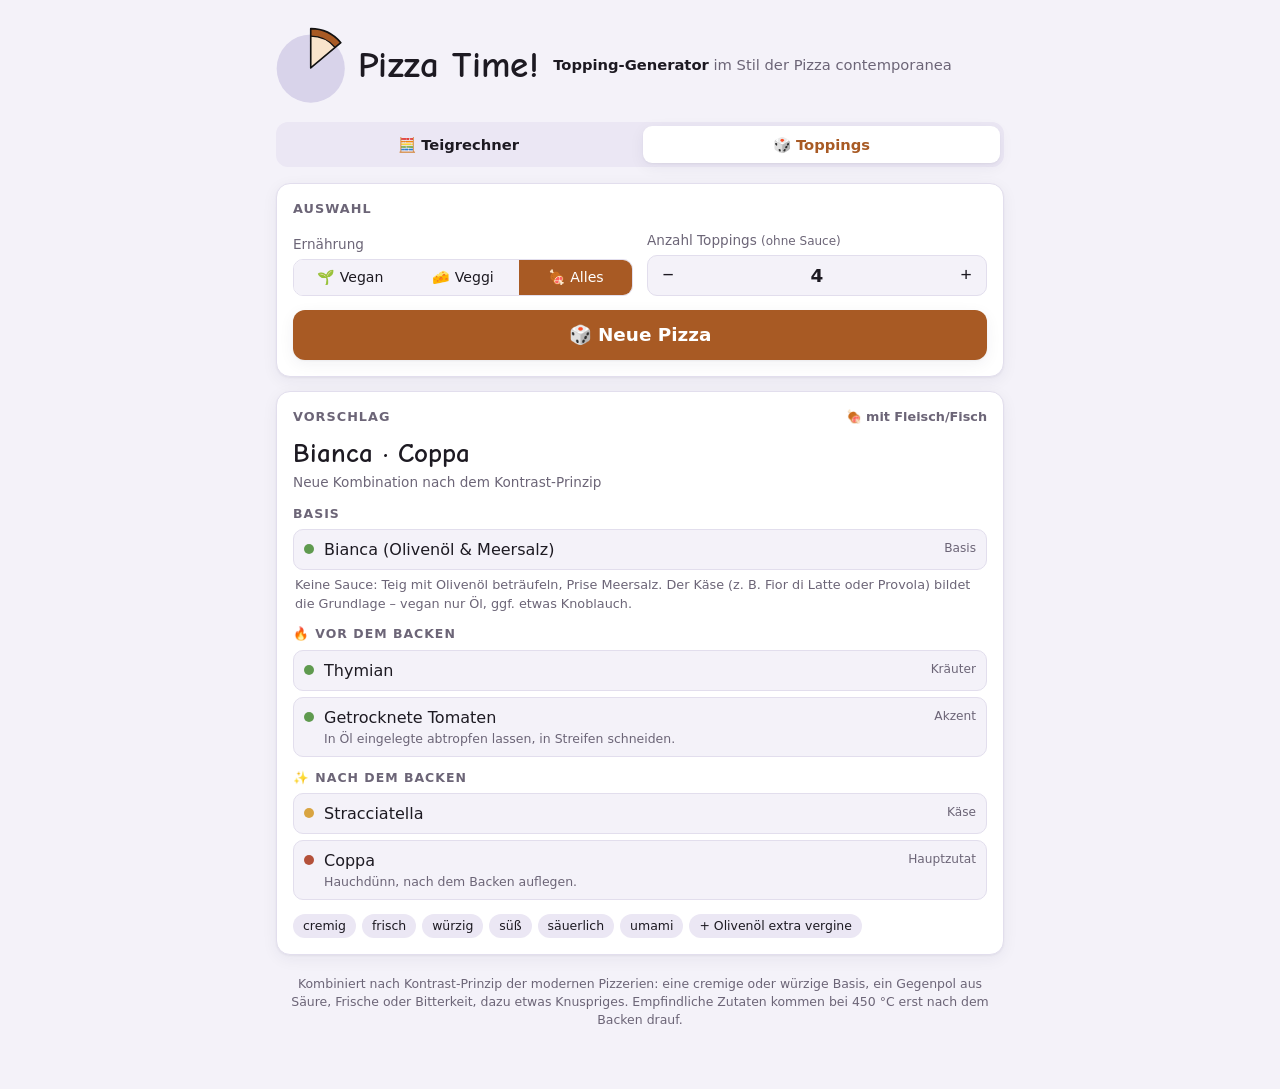
==== commit 61c00c5e: "Rename herb label to Kräuter Co-Authored-By: Claude Opus 5.5 <noreply@anthropic.com> Claude-Session:" ====
--- a/toppings.html
+++ b/toppings.html
@@ -340,7 +340,7 @@
   const lead=(mains.length?mains:p.tops.map(n=>BY[n]).filter(i=>i.role!=='herb')).slice(0,2).map(i=>i.name.split(',')[0].split(' (')[0]);
   return lead.length ? `${prefix} · ${lead.join(' & ')}` : prefix;
 }
-function li(i){ return `<li><span class="dot" style="background:${DIETCOL[i.diet]}"></span><span>${i.name}${PREP[i.name]?`<span class="prep">${PREP[i.name]}</span>`:''}</span><small>${{base:'Basis',cheese:'Käse',main:'Hauptzutat',acc:'Akzent',herb:'Kraut',special:'Finish'}[i.role]}</small></li>`; }
+function li(i){ return `<li><span class="dot" style="background:${DIETCOL[i.diet]}"></span><span>${i.name}${PREP[i.name]?`<span class="prep">${PREP[i.name]}</span>`:''}</span><small>${{base:'Basis',cheese:'Käse',main:'Hauptzutat',acc:'Akzent',herb:'Kräuter',special:'Finish'}[i.role]}</small></li>`; }
 function show(p){
   const items=p.tops.map(n=>BY[n]);
   const before=items.filter(i=>i.when==='b'), after=items.filter(i=>i.when==='a');
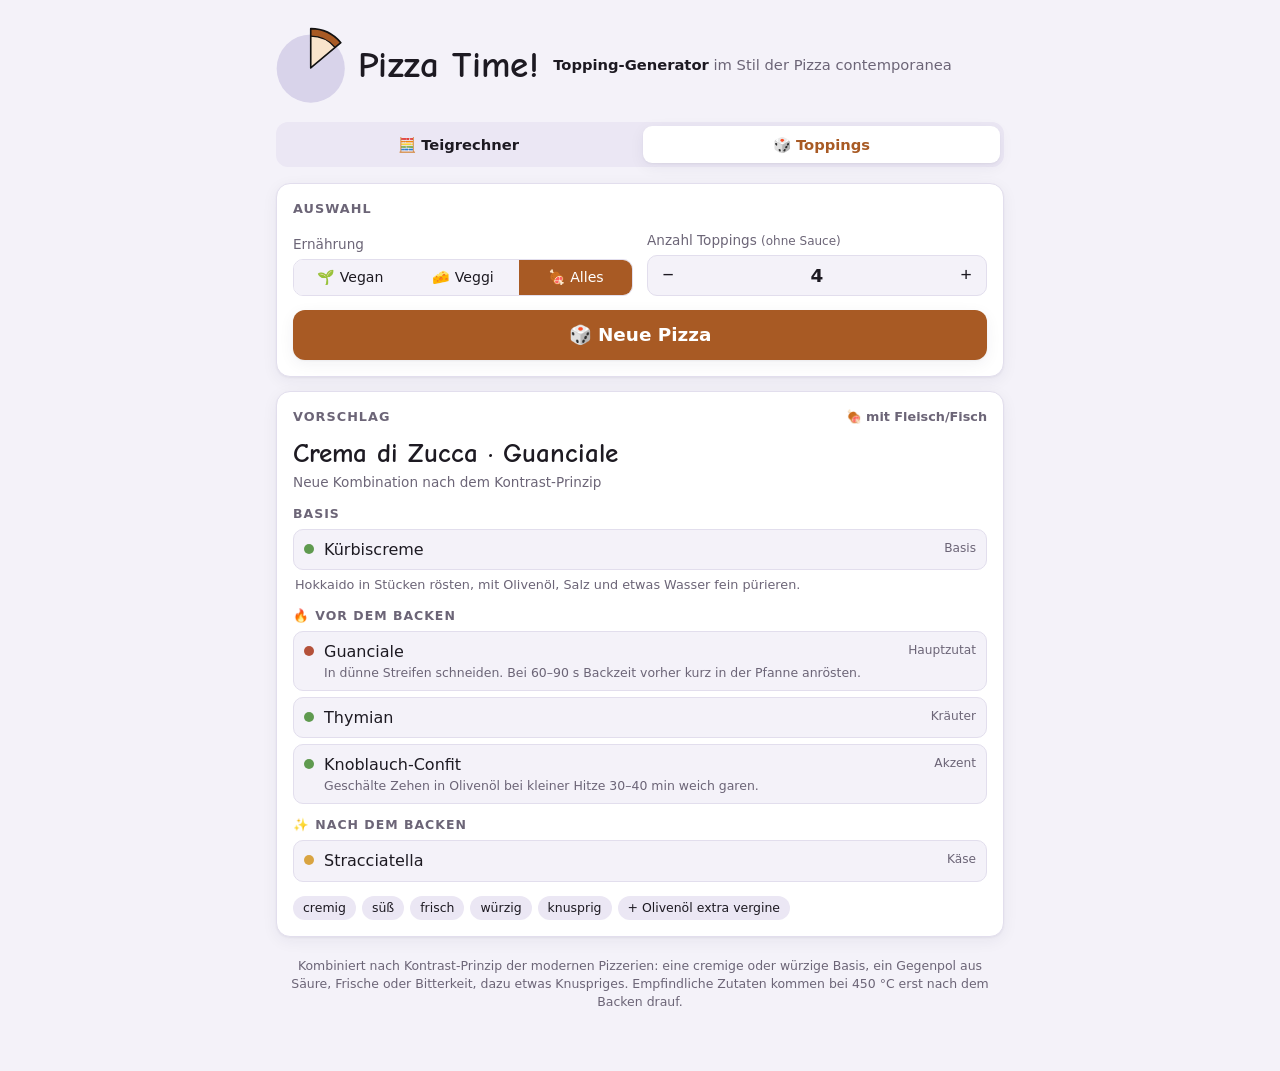
==== commit feb1fed2: "Rename Chili-Honig to Hot Honey Co-Authored-By: Claude Opus 5.5 <noreply@anthropic.com> Claude-Sessi" ====
--- a/toppings.html
+++ b/toppings.html
@@ -134,7 +134,7 @@
   ['Getrocknete Tomaten','v','acc','b','sweet acid umami'],
   ['Confit-Kirschtomaten','v','acc','b','sweet acid'],
   ['Kalabrische Chili','v','acc','b','heat'],
-  ['Chili-Honig','g','acc','a','sweet heat'],
+  ['Hot Honey (Chili-Honig)','g','acc','a','sweet heat'],
   ['Honig','g','acc','a','sweet'],
   ['Zitronenzeste','v','acc','a','acid fresh'],
   ['Trüffel','v','acc','a','umami rich'],
@@ -202,7 +202,7 @@
 "Getrocknete Tomaten": "In Öl eingelegte abtropfen lassen, in Streifen schneiden.",
 "Confit-Kirschtomaten": "Mit Olivenöl, Salz, Zucker und Thymian bei 120 °C ca. 1,5 h im Ofen confieren.",
 "Kalabrische Chili": "In Öl eingelegt oder frisch in feinen Ringen.",
-"Chili-Honig": "Honig mit Chiliflocken kurz erwärmen und ziehen lassen.",
+"Hot Honey (Chili-Honig)": "Honig mit Chiliflocken kurz erwärmen und ziehen lassen.",
 "Trüffel": "Frisch hobeln, oder Trüffelcreme in kleinen Tupfen.",
 "Balsamico-Reduktion": "Aceto balsamico einkochen, bis er sirupartig ist – sparsam verwenden.",
 "Pistazienpesto": "Pistazien, Olivenöl, Salz (und ggf. Parmesan) mixen.",
@@ -252,7 +252,7 @@
   ['Crudo-Klassiker','Pomodoro (San Marzano)','Fior di Latte','Kirschtomaten','Prosciutto crudo','Rucola','Parmigiano Reggiano'],
 ].map(([insp,base,...tops])=>({insp,base,tops}));
 
-const AVOID = [['Sardellen aus Cetara','Gorgonzola dolce'],['Sardellen aus Cetara','Honig'],['Sardellen aus Cetara','Chili-Honig'],['Sardellen aus Cetara','Frische Feigen'],['Sardellen aus Cetara','Taleggio'],['Minze','Gorgonzola dolce'],['Trüffel','Kalabrische Chili'],['Trüffel','ʼNduja'],['Balsamico-Reduktion','Pomodoro (San Marzano)'],['Birne','Pomodoro (San Marzano)'],['Frische Feigen','Pomodoro (San Marzano)'],['Kürbiscreme','Kirschtomaten'],['Pistaziencreme','Pistazienpesto'],['Pistaziencreme','Pistazien, gehackt'],['Ricotta-Creme','Ricotta'],['Ricotta-Creme','Burrata'],['Ricotta-Creme','Stracciatella'],['Ricotta-Creme','Gorgonzola dolce'],['Sardellen aus Cetara','Kürbiscreme'],['Sardellen aus Cetara','Pistaziencreme'],['Trüffel','Pomodoro (San Marzano)'],['Trüffel','Gelbe Datterini-Tomaten'],['Trüffel','Getrocknete Tomaten'],['Birne','Salsiccia'],['Minze','Salsiccia']];
+const AVOID = [['Sardellen aus Cetara','Gorgonzola dolce'],['Sardellen aus Cetara','Honig'],['Sardellen aus Cetara','Hot Honey (Chili-Honig)'],['Sardellen aus Cetara','Frische Feigen'],['Sardellen aus Cetara','Taleggio'],['Minze','Gorgonzola dolce'],['Trüffel','Kalabrische Chili'],['Trüffel','ʼNduja'],['Balsamico-Reduktion','Pomodoro (San Marzano)'],['Birne','Pomodoro (San Marzano)'],['Frische Feigen','Pomodoro (San Marzano)'],['Kürbiscreme','Kirschtomaten'],['Pistaziencreme','Pistazienpesto'],['Pistaziencreme','Pistazien, gehackt'],['Ricotta-Creme','Ricotta'],['Ricotta-Creme','Burrata'],['Ricotta-Creme','Stracciatella'],['Ricotta-Creme','Gorgonzola dolce'],['Sardellen aus Cetara','Kürbiscreme'],['Sardellen aus Cetara','Pistaziencreme'],['Trüffel','Pomodoro (San Marzano)'],['Trüffel','Gelbe Datterini-Tomaten'],['Trüffel','Getrocknete Tomaten'],['Birne','Salsiccia'],['Minze','Salsiccia']];
 const avoidSet = new Set(AVOID.flatMap(([a,b])=>[a+'|'+b,b+'|'+a]));
 
 const LABEL = {rich:'cremig',acid:'säuerlich',fresh:'frisch',bitter:'herb',crunch:'knusprig',sweet:'süß',salt:'würzig',heat:'scharf',smoke:'rauchig',umami:'umami',nut:'nussig',strong:'kräftig',fish:'Meer'};
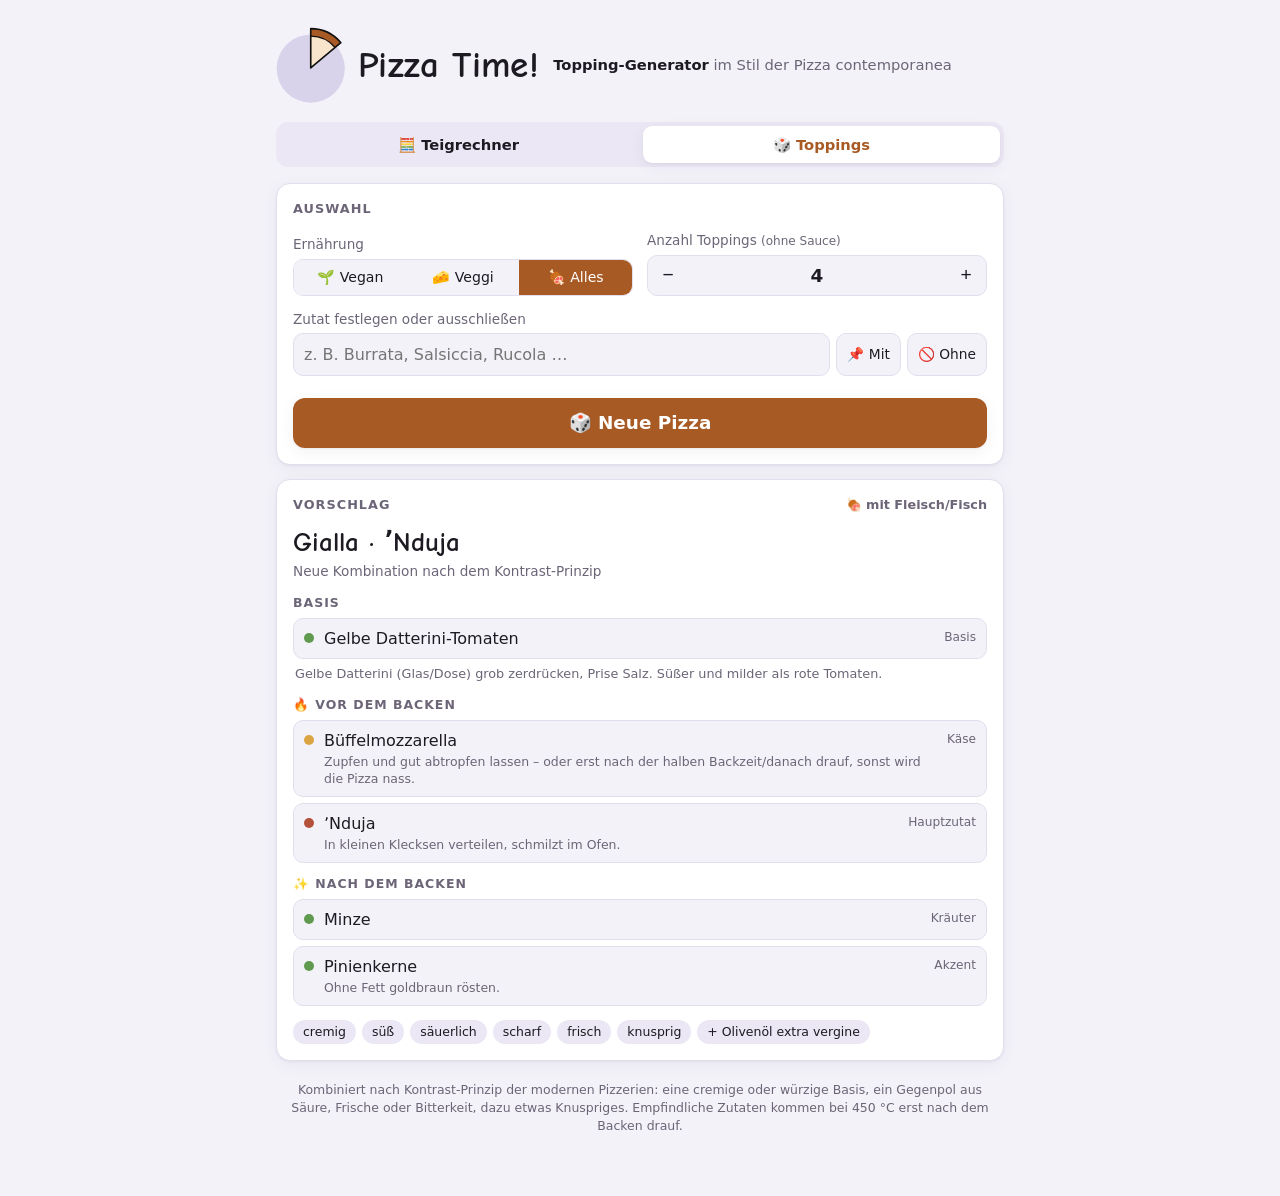
==== commit 754eea12: "Topping generator: pin or exclude ingredients Co-Authored-By: Claude Opus 5.5 <noreply@anthropic.com" ====
--- a/toppings.html
+++ b/toppings.html
@@ -32,6 +32,15 @@
 .hist{list-style:none;margin:0;padding:0;display:grid;gap:4px}
 .hist li button{width:100%;text-align:left;border:0;background:transparent;color:var(--ink);font:inherit;font-size:.9rem;padding:6px 4px;border-bottom:1px solid var(--line);cursor:pointer}
 .hist li button span{color:var(--muted);font-size:.8rem;display:block}
+.ingrow{display:flex;gap:6px}
+.ingrow input{flex:1;min-width:0;border:1px solid var(--line);border-radius:10px;padding:9px 10px;background:var(--bg);color:var(--ink);font:inherit}
+.btn-sm{border:1px solid var(--line);background:var(--bg);color:var(--ink);border-radius:10px;padding:0 10px;font:inherit;font-size:.86rem;cursor:pointer;white-space:nowrap}
+.btn-sm:hover{border-color:var(--accent)}
+.pick{border:1px solid var(--line);border-radius:999px;padding:4px 10px;font-size:.82rem;cursor:pointer;color:var(--ink);background:var(--chip)}
+.pick.inc{background:var(--accent-soft);border-color:var(--accent)}
+.pick.exc{text-decoration:line-through;text-decoration-color:var(--muted)}
+.pick b{font-weight:400;color:var(--muted);margin-left:4px}
+.pin{font-size:.75rem;margin-left:4px}
 .fade{animation:fade .25s ease}
 @keyframes fade{from{opacity:0;transform:translateY(4px)}to{opacity:1;transform:none}}
 </style>
@@ -55,6 +64,13 @@
         <label class="f" for="k">Anzahl Toppings <span style="font-size:.75rem">(ohne Sauce)</span></label>
         <div class="stepper"><button data-step="-1" aria-label="weniger">−</button><input id="k" type="number" inputmode="numeric" min="2" max="7" readonly><button data-step="1" aria-label="mehr">+</button></div>
       </div>
+    </div>
+    <div style="margin-top:14px">
+      <label class="f" for="ing">Zutat festlegen oder ausschließen</label>
+      <div class="ingrow"><input id="ing" list="ingList" placeholder="z. B. Burrata, Salsiccia, Rucola …" autocomplete="off" enterkeyhint="done"><button class="btn-sm" data-add="inc" title="Muss auf die Pizza">📌 Mit</button><button class="btn-sm" data-add="exc" title="Darf nicht auf die Pizza">🚫 Ohne</button></div>
+      <datalist id="ingList"></datalist>
+      <div class="hint" id="pickHint"></div>
+      <div class="chips" id="picks"></div>
     </div>
     <button class="gen" id="gen">🎲 Neue Pizza</button>
   </section>
@@ -259,12 +275,15 @@
 const DIETCOL = {v:'#5f9a4f',g:'#d9a441',m:'#b4513a'};
 
 /* ---------- State ---------- */
-let S = {diet:'m', k:4, hist:[]};
+let S = {diet:'m', k:4, hist:[], inc:[], exc:[]};
 try{ const s=JSON.parse(localStorage.getItem('pizzatime-toppings')); if(s) S=Object.assign(S,s); }catch(e){}
 const save=()=>{ try{ localStorage.setItem('pizzatime-toppings', JSON.stringify(S)); }catch(e){} };
 const $=id=>document.getElementById(id);
 const rnd=a=>a[Math.floor(Math.random()*a.length)];
-const allowed = x => x.veganAlt ? S.diet==='v' : S.diet==='m' || (S.diet==='g' ? x.diet!=='m' : x.diet==='v');
+const dietOk = x => x.veganAlt ? S.diet==='v' : S.diet==='m' || (S.diet==='g' ? x.diet!=='m' : x.diet==='v');
+const allowed = x => dietOk(x) && !S.exc.includes(x.name);
+const incTops = () => S.inc.filter(n=>BY[n] && BY[n].role!=='base');
+const incBase = () => S.inc.find(n=>BY[n] && BY[n].role==='base');
 const pool = role => DB.filter(x=>x.role===role && allowed(x));
 const shuffle = a => { a=[...a]; for(let i=a.length-1;i>0;i--){const j=Math.floor(Math.random()*(i+1));[a[i],a[j]]=[a[j],a[i]];} return a; };
 const key = p => [p.base,...[...p.tops].sort()].join('|');
@@ -273,7 +292,8 @@
 /* ---------- Generator ---------- */
 function draft(){
   const k=S.k;
-  const base = rnd(pool('base').flatMap(b => b.name.startsWith('Pomodoro')||b.name.startsWith('Bianca') ? [b,b,b] : [b]));
+  let bases = pool('base'); if (!bases.length) bases = DB.filter(x=>x.role==='base' && dietOk(x));
+  const base = incBase() ? BY[incBase()] : rnd(bases.flatMap(b => b.name.startsWith('Pomodoro')||b.name.startsWith('Bianca') ? [b,b,b] : [b]));
   const plan=[];
   const wantCheese = S.diet!=='v' || Math.random()<0.7;
   if (wantCheese) plan.push('cheese');
@@ -290,7 +310,19 @@
     if (role==='main' && tops.filter(t=>t.diet==='m').length>=1) cands=cands.filter(x=>x.diet!=='m' || Math.random()<0.3);
     if (role==='cheese' && tops.some(t=>t.role==='cheese')) continue;
     if (!cands.length) cands = pool('acc').filter(x=>!used.has(x.name));
+    if (!cands.length) cands = DB.filter(x=>['acc','herb','main'].includes(x.role) && allowed(x) && !used.has(x.name));
+    if (!cands.length) continue;
     const c=rnd(cands); tops.push(c); used.add(c.name);
+  }
+  // Festgelegte Zutaten einsetzen: ersetzt eine Zutat gleicher Rolle, sonst einen Akzent
+  const must = incTops();
+  for (const n of must){
+    if (tops.some(t=>t.name===n)) continue;
+    const it=BY[n], free=i=>!must.includes(tops[i].name);
+    let idx = tops.findIndex((t,i)=>free(i) && t.role===it.role);
+    if (idx<0) idx = tops.findIndex((t,i)=>free(i) && t.role==='acc');
+    if (idx<0) idx = tops.findIndex((t,i)=>free(i));
+    if (idx<0) tops.push(it); else tops[idx]=it;
   }
   return {base:base.name, tops:tops.map(t=>t.name)};
 }
@@ -320,7 +352,7 @@
 function generate(){
   const rec=recent();
   // Signature-Pizza, wenn passend
-  const sigs = SIGS.filter(sg=>sg.tops.length===S.k && [sg.base,...sg.tops].every(n=>allowed(BY[n])) && !rec.has(key(sg)));
+  const sigs = SIGS.filter(sg=>sg.tops.length===S.k && [sg.base,...sg.tops].every(n=>allowed(BY[n])) && S.inc.every(n=>n===sg.base||sg.tops.includes(n)) && !rec.has(key(sg)));
   if (sigs.length && Math.random()<0.3) return Object.assign({}, rnd(sigs));
   let best=null, bs=-1e9;
   for (let i=0;i<60;i++){
@@ -328,6 +360,7 @@
     const sc=score(p) - (rec.has(key(p))?10:0);
     if (sc>bs){bs=sc;best=p;}
   }
+  if (!best) best=draft();
   best.insp=null;
   return best;
 }
@@ -340,7 +373,7 @@
   const lead=(mains.length?mains:p.tops.map(n=>BY[n]).filter(i=>i.role!=='herb')).slice(0,2).map(i=>i.name.split(',')[0].split(' (')[0]);
   return lead.length ? `${prefix} · ${lead.join(' & ')}` : prefix;
 }
-function li(i){ return `<li><span class="dot" style="background:${DIETCOL[i.diet]}"></span><span>${i.name}${PREP[i.name]?`<span class="prep">${PREP[i.name]}</span>`:''}</span><small>${{base:'Basis',cheese:'Käse',main:'Hauptzutat',acc:'Akzent',herb:'Kräuter',special:'Finish'}[i.role]}</small></li>`; }
+function li(i){ return `<li><span class="dot" style="background:${DIETCOL[i.diet]}"></span><span>${i.name}${S.inc.includes(i.name)?'<span class="pin" title="festgelegt">📌</span>':''}${PREP[i.name]?`<span class="prep">${PREP[i.name]}</span>`:''}</span><small>${{base:'Basis',cheese:'Käse',main:'Hauptzutat',acc:'Akzent',herb:'Kräuter',special:'Finish'}[i.role]}</small></li>`; }
 function show(p){
   const items=p.tops.map(n=>BY[n]);
   const before=items.filter(i=>i.when==='b'), after=items.filter(i=>i.when==='a');
@@ -364,6 +397,27 @@
 function renderCtrl(){
   document.querySelectorAll('#diet button').forEach(b=>b.setAttribute('aria-pressed', b.dataset.v===S.diet));
   $('k').value=S.k;
+  $('ingList').innerHTML = DB.filter(x=>x.role!=='special' && dietOk(x)).map(x=>`<option value="${x.name}">`).join('');
+  $('picks').innerHTML = S.inc.map(n=>`<button class="pick inc" data-rm="inc" data-n="${n}">📌 ${n}<b>✕</b></button>`).join('')
+                      + S.exc.map(n=>`<button class="pick exc" data-rm="exc" data-n="${n}">🚫 ${n}<b>✕</b></button>`).join('');
+}
+function findIng(q){
+  q=q.trim().toLowerCase(); if(!q) return null;
+  const c=DB.filter(x=>x.role!=='special');
+  return c.find(x=>x.name.toLowerCase()===q) || c.find(x=>x.name.toLowerCase().startsWith(q)) || c.find(x=>x.name.toLowerCase().includes(q)) || null;
+}
+function addPick(mode){
+  const it=findIng($('ing').value); const hint=$('pickHint');
+  if (!it){ hint.textContent = $('ing').value.trim() ? 'Zutat nicht gefunden – bitte aus der Liste wählen.' : ''; return; }
+  if (mode==='inc' && !dietOk(it)){ hint.textContent = `${it.name} passt nicht zur Auswahl „${{v:'Vegan',g:'Veggi',m:'Alles'}[S.diet]}“.`; return; }
+  S.inc=S.inc.filter(n=>n!==it.name); S.exc=S.exc.filter(n=>n!==it.name);
+  if (mode==='inc'){
+    if (it.role==='base') S.inc=S.inc.filter(n=>BY[n].role!=='base');
+    S.inc.push(it.name);
+    if (incTops().length>S.k){ S.k=Math.min(7,incTops().length); }
+    if (incTops().length>7){ S.inc.pop(); hint.textContent='Maximal 7 festgelegte Toppings.'; return; }
+  } else S.exc.push(it.name);
+  hint.textContent=''; $('ing').value=''; renderCtrl(); next();
 }
 function next(){
   const p=generate(); S.hist.unshift(p); S.hist=S.hist.slice(0,30); save(); show(p); renderHist();
@@ -372,11 +426,20 @@
 document.addEventListener('click',e=>{
   const b=e.target.closest('button'); if(!b) return;
   if (b.id==='gen') next();
-  else if (b.dataset.step){ S.k=Math.min(7,Math.max(2,S.k+ +b.dataset.step)); renderCtrl(); next(); }
-  else if (b.parentElement.id==='diet'){ S.diet=b.dataset.v; renderCtrl(); next(); }
+  else if (b.dataset.add) addPick(b.dataset.add);
+  else if (b.dataset.rm){ S[b.dataset.rm]=S[b.dataset.rm].filter(n=>n!==b.dataset.n); renderCtrl(); next(); }
+  else if (b.dataset.step){ S.k=Math.min(7,Math.max(2,incTops().length,S.k+ +b.dataset.step)); renderCtrl(); next(); }
+  else if (b.parentElement.id==='diet'){
+    S.diet=b.dataset.v;
+    const drop=S.inc.filter(n=>!dietOk(BY[n])); S.inc=S.inc.filter(n=>dietOk(BY[n]));
+    $('pickHint').textContent = drop.length ? `Entfernt, passt nicht zur Auswahl: ${drop.join(', ')}` : '';
+    renderCtrl(); next();
+  }
   else if (b.dataset.hist){ const p=S.hist.splice(+b.dataset.hist,1)[0]; S.hist.unshift(p); save(); show(p); renderHist(); }
 });
 
+document.addEventListener('keydown',e=>{ if(e.target.id==='ing' && e.key==='Enter'){ e.preventDefault(); addPick('inc'); } });
+S.inc=(S.inc||[]).filter(n=>BY[n]); S.exc=(S.exc||[]).filter(n=>BY[n]);
 renderCtrl();
 S.hist = S.hist.filter(p=>BY[p.base] && p.tops.every(n=>BY[n]));
 if (S.hist.length) { show(S.hist[0]); renderHist(); } else next();
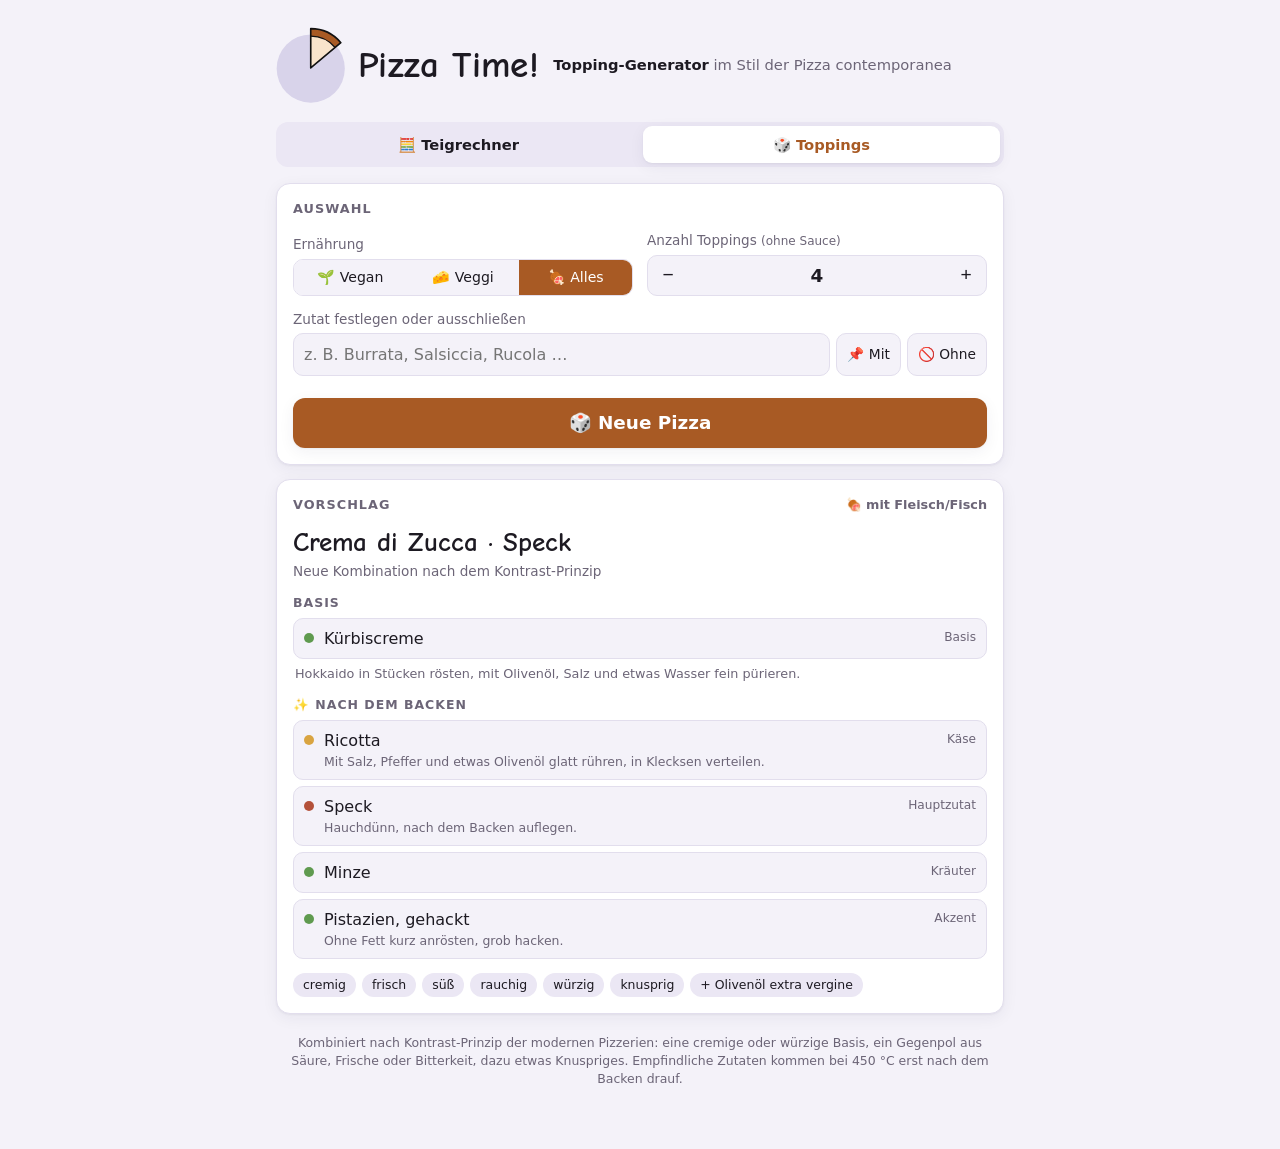
==== commit e72eeba7: "Plan mode buttons share full width Co-Authored-By: Claude Opus 5.5 <noreply@anthropic.com> Claude-Se" ====
--- a/toppings.html
+++ b/toppings.html
@@ -13,7 +13,7 @@
 <style>
 .ctrl{display:grid;grid-template-columns:1fr 1fr;gap:14px;align-items:end}
 @media (max-width:560px){.ctrl{grid-template-columns:1fr}}
-.seg.full{display:flex}.seg.full button{flex:1}
+
 .gen{width:100%;margin-top:14px;border:0;border-radius:12px;background:var(--accent);color:var(--accent-ink);font:700 1.15rem system-ui,sans-serif;padding:14px;cursor:pointer;box-shadow:var(--shadow)}
 .gen:active{transform:scale(.99)}
 .pz-title{font:700 1.7rem/1.15 "Comic Neue","Comic Sans MS",cursive;margin:0 0 4px}
--- a/style.css
+++ b/style.css
@@ -100,3 +100,4 @@
 .nav{display:flex;gap:6px;margin:0 0 16px;background:var(--chip);padding:4px;border-radius:12px}
 .nav a{flex:1;text-align:center;text-decoration:none;color:var(--ink);padding:8px 10px;border-radius:9px;font-size:.92rem;font-weight:600}
 .nav a[aria-current=page]{background:var(--card);box-shadow:var(--shadow);color:var(--accent)}
+.seg.full{display:flex}.seg.full button{flex:1}
